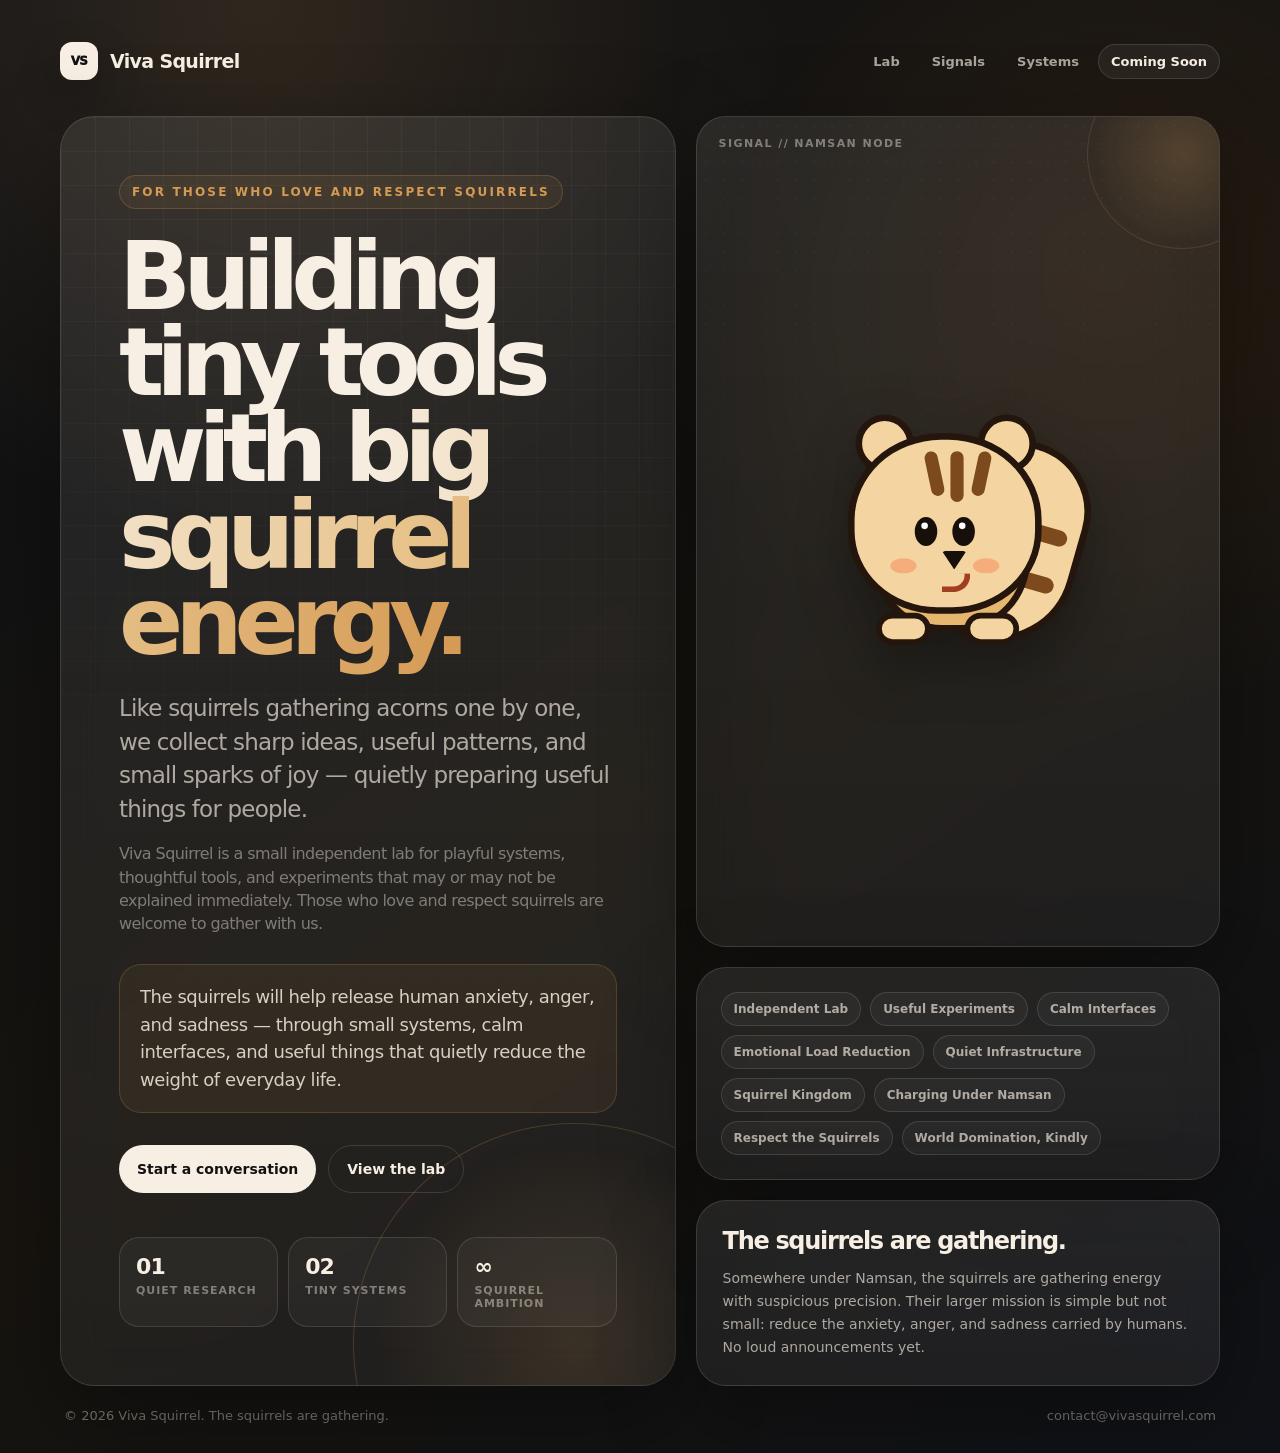
==== index.html @ da222265 "Rename page.html to index.html" ====
<!doctype html>
<html lang="en">
<head>
  <meta charset="utf-8" />
  <meta name="viewport" content="width=device-width, initial-scale=1" />
  <meta name="description" content="Viva Squirrel — Quietly gathering ideas, patterns, and tiny tools for what comes next." />
  <title>Viva Squirrel</title>
  <style>
    :root {
      --bg: #0f1115;
      --panel: rgba(255, 255, 255, 0.055);
      --panel-strong: rgba(255, 255, 255, 0.085);
      --ink: #f7efe3;
      --muted: rgba(247, 239, 227, 0.66);
      --muted-2: rgba(247, 239, 227, 0.44);
      --line: rgba(247, 239, 227, 0.13);
      --accent: #d59a54;
      --accent-soft: rgba(213, 154, 84, 0.18);
      --brown: #7c4a1d;
      --squirrel: #f4d4a1;
      --shadow: 0 28px 90px rgba(0, 0, 0, 0.34);
    }

    * { box-sizing: border-box; }

    html, body {
      margin: 0;
      min-height: 100%;
      font-family: Inter, ui-sans-serif, system-ui, -apple-system, BlinkMacSystemFont, "Segoe UI", sans-serif;
      color: var(--ink);
      background:
        radial-gradient(circle at 20% 0%, rgba(213, 154, 84, 0.16), transparent 30%),
        radial-gradient(circle at 86% 18%, rgba(124, 74, 29, 0.16), transparent 28%),
        linear-gradient(145deg, #0f1115 0%, #17140f 54%, #101217 100%);
    }

    body { padding: 28px; }

    .shell {
      width: min(1160px, 100%);
      min-height: calc(100vh - 56px);
      margin: 0 auto;
      display: flex;
      flex-direction: column;
      gap: 22px;
    }

    header {
      display: flex;
      align-items: center;
      justify-content: space-between;
      gap: 18px;
      padding: 14px 0;
    }

    .brand {
      display: inline-flex;
      align-items: center;
      gap: 12px;
      font-weight: 800;
      letter-spacing: -0.035em;
      font-size: 19px;
    }

    .mark {
      width: 38px;
      height: 38px;
      border-radius: 12px;
      display: grid;
      place-items: center;
      background: var(--ink);
      color: #121212;
      font-size: 12px;
      font-weight: 950;
      box-shadow: 0 16px 42px rgba(0, 0, 0, 0.28);
    }

    nav {
      display: flex;
      align-items: center;
      gap: 6px;
      color: var(--muted);
      font-size: 13px;
      font-weight: 700;
    }

    nav span {
      padding: 9px 12px;
      border: 1px solid transparent;
      border-radius: 999px;
    }

    .nav-cta {
      color: var(--ink);
      border-color: var(--line);
      background: var(--panel);
    }

    main {
      display: grid;
      grid-template-columns: 1.08fr 0.92fr;
      gap: 20px;
      align-items: stretch;
      flex: 1;
    }

    .hero,
    .card {
      border: 1px solid var(--line);
      background: linear-gradient(180deg, var(--panel-strong), var(--panel));
      box-shadow: var(--shadow);
      backdrop-filter: blur(20px);
    }

    .hero {
      min-height: 650px;
      border-radius: 34px;
      padding: clamp(32px, 5vw, 58px);
      position: relative;
      overflow: hidden;
      display: flex;
      flex-direction: column;
      justify-content: space-between;
    }

    .hero::before {
      content: "";
      position: absolute;
      inset: 0;
      background-image:
        linear-gradient(rgba(247, 239, 227, 0.04) 1px, transparent 1px),
        linear-gradient(90deg, rgba(247, 239, 227, 0.04) 1px, transparent 1px);
      background-size: 34px 34px;
      mask-image: linear-gradient(to bottom, black, transparent 72%);
      pointer-events: none;
    }

    .hero::after {
      content: "";
      position: absolute;
      right: -120px;
      bottom: -180px;
      width: 440px;
      height: 440px;
      border-radius: 50%;
      border: 1px solid rgba(213, 154, 84, 0.22);
      background: radial-gradient(circle, rgba(213, 154, 84, 0.14), transparent 66%);
      pointer-events: none;
    }

    .content { position: relative; z-index: 1; }

    .eyebrow {
      display: inline-flex;
      align-items: center;
      width: fit-content;
      margin-bottom: 24px;
      color: var(--accent);
      font-size: 12px;
      font-weight: 850;
      text-transform: uppercase;
      letter-spacing: 0.18em;
      padding: 9px 12px;
      border: 1px solid rgba(213, 154, 84, 0.24);
      border-radius: 999px;
      background: rgba(213, 154, 84, 0.08);
    }

    h1 {
      margin: 0;
      max-width: 760px;
      font-size: clamp(54px, 7.4vw, 104px);
      line-height: 0.91;
      letter-spacing: -0.085em;
    }

    .gradient {
      background: linear-gradient(90deg, var(--ink), #e8c48d, var(--accent));
      -webkit-background-clip: text;
      background-clip: text;
      color: transparent;
    }

    .subtitle {
      margin: 28px 0 0;
      max-width: 650px;
      color: var(--muted);
      font-size: clamp(18px, 2vw, 23px);
      line-height: 1.46;
      letter-spacing: -0.035em;
    }

    .subtitle.small {
      margin-top: 16px;
      font-size: clamp(14px, 1.35vw, 16px);
      color: var(--muted-2);
    }

    .mission-line {
      margin-top: 28px;
      max-width: 650px;
      padding: 18px 20px;
      border: 1px solid rgba(213, 154, 84, 0.22);
      border-radius: 22px;
      background: rgba(213, 154, 84, 0.075);
      color: rgba(247, 239, 227, 0.84);
      font-size: clamp(15px, 1.5vw, 18px);
      line-height: 1.55;
      letter-spacing: -0.025em;
    }

    .actions {
      display: flex;
      flex-wrap: wrap;
      gap: 12px;
      margin-top: 32px;
    }

    a.button {
      display: inline-flex;
      align-items: center;
      justify-content: center;
      min-height: 48px;
      padding: 0 18px;
      border-radius: 999px;
      text-decoration: none;
      font-size: 14px;
      font-weight: 850;
      transition: transform 180ms ease, border-color 180ms ease, background 180ms ease;
    }

    a.button:hover { transform: translateY(-2px); }

    .primary {
      background: var(--ink);
      color: #121212;
    }

    .secondary {
      color: var(--ink);
      background: transparent;
      border: 1px solid var(--line);
    }

    .metrics {
      display: grid;
      grid-template-columns: repeat(3, 1fr);
      gap: 10px;
      margin-top: 44px;
      position: relative;
      z-index: 1;
    }

    .metric {
      border: 1px solid var(--line);
      border-radius: 20px;
      background: rgba(255, 255, 255, 0.035);
      padding: 16px;
    }

    .metric strong {
      display: block;
      font-size: 22px;
      letter-spacing: -0.04em;
      color: var(--ink);
    }

    .metric span {
      display: block;
      margin-top: 5px;
      color: var(--muted-2);
      font-size: 11px;
      font-weight: 800;
      text-transform: uppercase;
      letter-spacing: 0.09em;
    }

    .side {
      display: grid;
      grid-template-rows: 1.25fr auto auto;
      gap: 20px;
    }

    .card {
      border-radius: 30px;
      overflow: hidden;
      position: relative;
    }

    .mascot-card {
      min-height: 420px;
      display: grid;
      place-items: center;
      padding: 30px;
    }

    .mascot-card::before {
      content: "SIGNAL // NAMSAN NODE";
      position: absolute;
      top: 20px;
      left: 22px;
      color: var(--muted-2);
      font-size: 11px;
      font-weight: 850;
      letter-spacing: 0.13em;
    }

    .orb {
      position: absolute;
      right: -58px;
      top: -58px;
      width: 190px;
      height: 190px;
      border-radius: 50%;
      background: radial-gradient(circle, rgba(213, 154, 84, 0.20), transparent 68%);
      border: 1px solid rgba(213, 154, 84, 0.18);
    }

    .grid-dots {
      position: absolute;
      inset: 0;
      background-image: radial-gradient(rgba(247, 239, 227, 0.12) 1px, transparent 1px);
      background-size: 18px 18px;
      opacity: 0.34;
      mask-image: linear-gradient(to bottom, black, transparent 72%);
      pointer-events: none;
    }

    .chip-row {
      display: flex;
      flex-wrap: wrap;
      gap: 9px;
      padding: 24px;
    }

    .chip {
      border: 1px solid var(--line);
      background: rgba(255, 255, 255, 0.035);
      border-radius: 999px;
      padding: 9px 12px;
      font-size: 12px;
      color: var(--muted);
      font-weight: 800;
    }

    .mission { padding: 26px; }

    .mission h2 {
      margin: 0;
      font-size: 24px;
      letter-spacing: -0.055em;
    }

    .mission p {
      margin: 12px 0 0;
      color: var(--muted);
      line-height: 1.65;
      font-size: 14px;
    }

    .squirrel {
      position: relative;
      width: min(285px, 68vw);
      aspect-ratio: 1;
      filter: drop-shadow(0 28px 28px rgba(0, 0, 0, 0.32));
      transform: scale(0.94);
    }

    .tail {
      position: absolute;
      right: 10px;
      top: 44px;
      width: 155px;
      height: 220px;
      border-radius: 80px 86px 100px 76px;
      background: var(--squirrel);
      border: 7px solid #24160d;
      transform: rotate(16deg);
    }

    .tail::before, .tail::after {
      content: "";
      position: absolute;
      left: 12px;
      right: 12px;
      height: 17px;
      border-radius: 999px;
      background: var(--brown);
    }

    .tail::before { top: 76px; }
    .tail::after { top: 128px; }

    .body {
      position: absolute;
      left: 52px;
      bottom: 36px;
      width: 168px;
      height: 178px;
      border-radius: 48% 48% 44% 44%;
      background: #e6b76e;
      border: 7px solid #24160d;
    }

    .head {
      position: absolute;
      left: 26px;
      top: 38px;
      width: 206px;
      height: 192px;
      border-radius: 48% 48% 46% 46%;
      background: var(--squirrel);
      border: 7px solid #24160d;
    }

    .ear {
      position: absolute;
      width: 62px;
      height: 62px;
      border-radius: 50%;
      background: var(--squirrel);
      border: 7px solid #24160d;
      top: 18px;
    }

    .ear.left { left: 34px; }
    .ear.right { left: 164px; }

    .stripe {
      position: absolute;
      top: 12px;
      width: 14px;
      height: 48px;
      border-radius: 999px;
      background: var(--brown);
    }

    .stripe.one { left: 78px; transform: rotate(-12deg); }
    .stripe.two { left: 102px; height: 54px; }
    .stripe.three { left: 128px; transform: rotate(12deg); }

    .eye {
      position: absolute;
      top: 82px;
      width: 24px;
      height: 31px;
      border-radius: 50%;
      background: #17100a;
    }

    .eye.left { left: 64px; }
    .eye.right { right: 64px; }

    .eye::after {
      content: "";
      position: absolute;
      top: 6px;
      left: 7px;
      width: 7px;
      height: 7px;
      border-radius: 50%;
      background: white;
    }

    .nose {
      position: absolute;
      top: 118px;
      left: 91px;
      width: 30px;
      height: 20px;
      background: #17100a;
      clip-path: polygon(6% 0, 94% 0, 50% 100%);
      border-radius: 7px;
    }

    .mouth {
      position: absolute;
      top: 142px;
      left: 93px;
      width: 30px;
      height: 20px;
      border-bottom: 6px solid #a23e21;
      border-right: 6px solid #a23e21;
      border-radius: 0 0 18px 0;
    }

    .cheek {
      position: absolute;
      top: 126px;
      width: 28px;
      height: 16px;
      border-radius: 50%;
      background: rgba(245, 158, 109, 0.72);
    }

    .cheek.left { left: 38px; }
    .cheek.right { right: 38px; }

    .foot {
      position: absolute;
      bottom: 22px;
      width: 58px;
      height: 34px;
      border-radius: 999px;
      background: var(--squirrel);
      border: 6px solid #24160d;
    }

    .foot.left { left: 56px; }
    .foot.right { left: 150px; }

    footer {
      display: flex;
      flex-wrap: wrap;
      align-items: center;
      justify-content: space-between;
      gap: 16px;
      color: var(--muted-2);
      font-size: 13px;
      padding: 0 4px 2px;
    }

    footer a {
      color: var(--ink);
      text-decoration: none;
      font-weight: 800;
    }

    @media (max-width: 920px) {
      body { padding: 18px; }
      .shell { min-height: calc(100vh - 36px); }
      nav span:not(.nav-cta) { display: none; }
      main { grid-template-columns: 1fr; }
      .hero { min-height: auto; border-radius: 28px; }
      .metrics { grid-template-columns: 1fr; }
      .mascot-card { min-height: 350px; }
      footer { flex-direction: column; align-items: flex-start; }
    }
  </style>
</head>
<body>
  <div class="shell">
    <header>
      <div class="brand" aria-label="Viva Squirrel">
        <span class="mark">VS</span>
        <span>Viva Squirrel</span>
      </div>
      <nav aria-label="Viva Squirrel navigation">
        <span>Lab</span>
        <span>Signals</span>
        <span>Systems</span>
        <span class="nav-cta">Coming Soon</span>
      </nav>
    </header>

    <main>
      <section class="hero">
        <div class="content">
          <div class="eyebrow">For those who love and respect squirrels</div>
          <h1>Building tiny tools with <span class="gradient">big squirrel energy.</span></h1>
          <p class="subtitle">Like squirrels gathering acorns one by one, we collect sharp ideas, useful patterns, and small sparks of joy — quietly preparing useful things for people.</p>
          <p class="subtitle small">Viva Squirrel is a small independent lab for playful systems, thoughtful tools, and experiments that may or may not be explained immediately. Those who love and respect squirrels are welcome to gather with us.</p>
          <div class="mission-line">The squirrels will help release human anxiety, anger, and sadness — through small systems, calm interfaces, and useful things that quietly reduce the weight of everyday life.</div>
          <div class="actions">
            <a class="button primary" href="mailto:contact@vivasquirrel.com">Start a conversation</a>
            <a class="button secondary" href="https://github.com/vivasquirrel" target="_blank" rel="noreferrer">View the lab</a>
          </div>
        </div>

        <div class="metrics" aria-label="Viva Squirrel focus areas">
          <div class="metric">
            <strong>01</strong>
            <span>Quiet research</span>
          </div>
          <div class="metric">
            <strong>02</strong>
            <span>Tiny systems</span>
          </div>
          <div class="metric">
            <strong>∞</strong>
            <span>Squirrel ambition</span>
          </div>
        </div>
      </section>

      <section class="side">
        <div class="card mascot-card" aria-label="Squirrel illustration">
          <div class="grid-dots"></div>
          <div class="orb"></div>
          <div class="squirrel" role="img" aria-label="A cute squirrel mascot">
            <div class="tail"></div>
            <div class="ear left"></div>
            <div class="ear right"></div>
            <div class="body"></div>
            <div class="head">
              <div class="stripe one"></div>
              <div class="stripe two"></div>
              <div class="stripe three"></div>
              <div class="eye left"></div>
              <div class="eye right"></div>
              <div class="cheek left"></div>
              <div class="cheek right"></div>
              <div class="nose"></div>
              <div class="mouth"></div>
            </div>
            <div class="foot left"></div>
            <div class="foot right"></div>
          </div>
        </div>

        <div class="card">
          <div class="chip-row" aria-label="Viva Squirrel keywords">
            <span class="chip">Independent Lab</span>
            <span class="chip">Useful Experiments</span>
            <span class="chip">Calm Interfaces</span>
            <span class="chip">Emotional Load Reduction</span>
            <span class="chip">Quiet Infrastructure</span>
            <span class="chip">Squirrel Kingdom</span>
            <span class="chip">Charging Under Namsan</span>
            <span class="chip">Respect the Squirrels</span>
            <span class="chip">World Domination, Kindly</span>
          </div>
        </div>

        <div class="card mission">
          <h2>The squirrels are gathering.</h2>
          <p>Somewhere under Namsan, the squirrels are gathering energy with suspicious precision. Their larger mission is simple but not small: reduce the anxiety, anger, and sadness carried by humans. No loud announcements yet.</p>
        </div>
      </section>
    </main>

    <footer>
      <span>© 2026 Viva Squirrel. The squirrels are gathering.</span>
      <span>contact@vivasquirrel.com</span>
    </footer>
  </div>
</body>
</html>
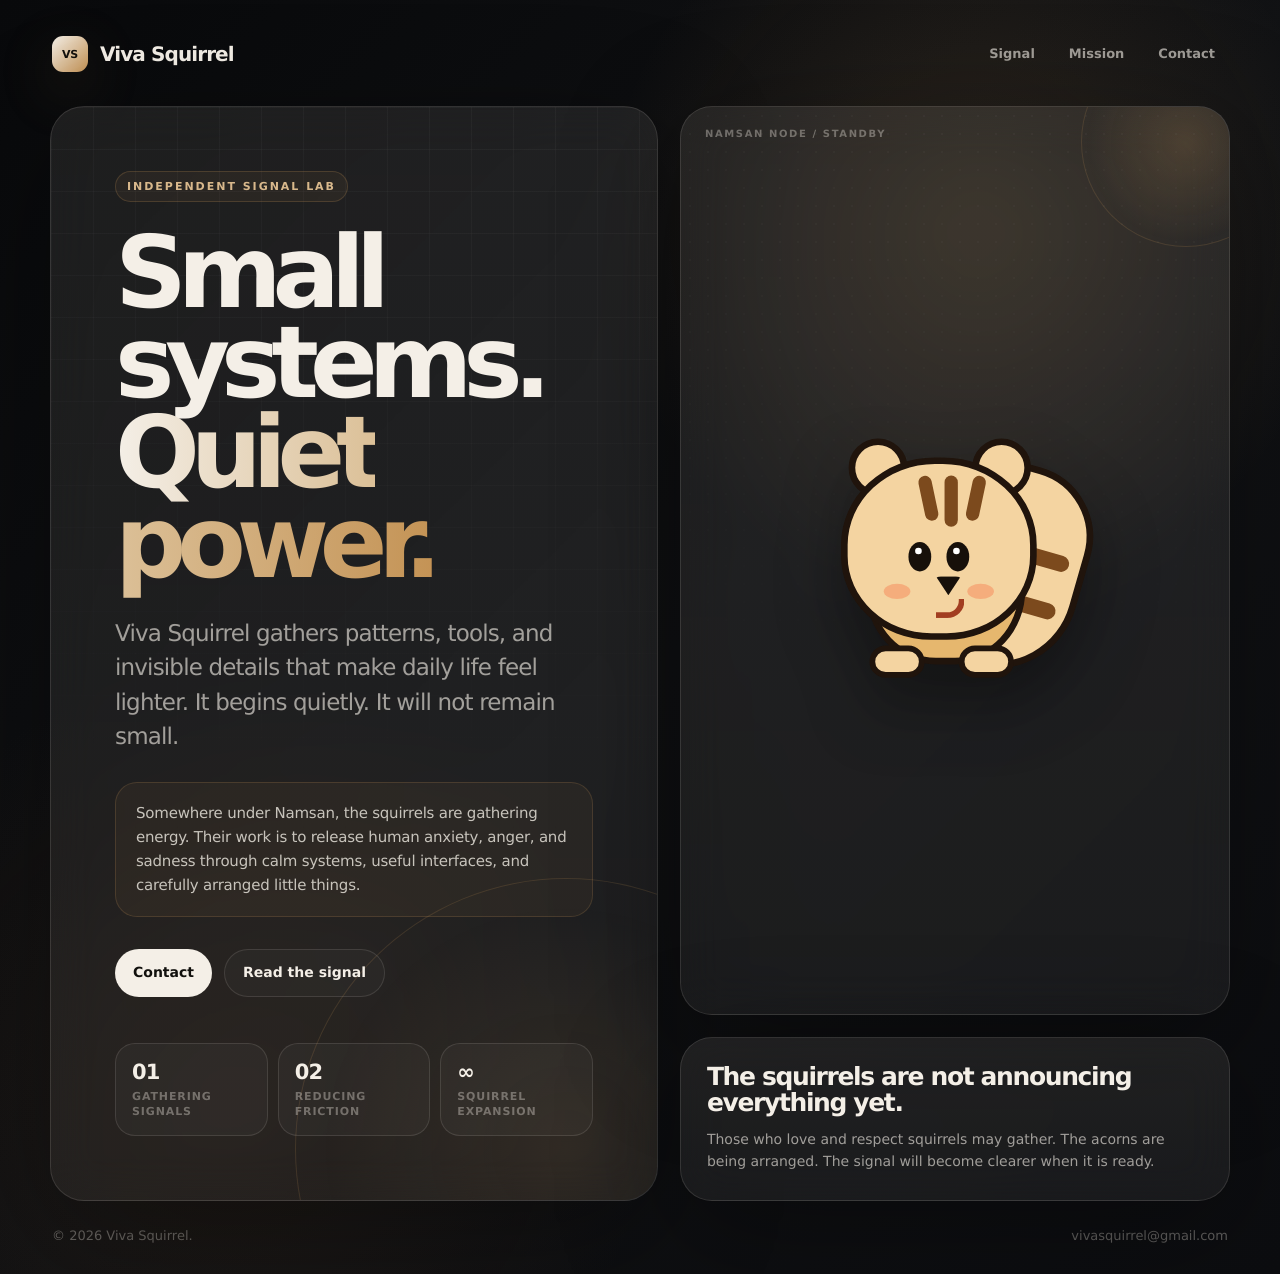
==== commit ce2f2b42: "Update index.html" ====
--- a/index.html
+++ b/index.html
@@ -3,22 +3,22 @@
 <head>
   <meta charset="utf-8" />
   <meta name="viewport" content="width=device-width, initial-scale=1" />
-  <meta name="description" content="Viva Squirrel — Quietly gathering ideas, patterns, and tiny tools for what comes next." />
+  <meta name="description" content="Viva Squirrel — A quiet lab gathering signals, systems, and small tools for what comes next." />
   <title>Viva Squirrel</title>
   <style>
     :root {
-      --bg: #0f1115;
-      --panel: rgba(255, 255, 255, 0.055);
-      --panel-strong: rgba(255, 255, 255, 0.085);
-      --ink: #f7efe3;
-      --muted: rgba(247, 239, 227, 0.66);
-      --muted-2: rgba(247, 239, 227, 0.44);
-      --line: rgba(247, 239, 227, 0.13);
-      --accent: #d59a54;
-      --accent-soft: rgba(213, 154, 84, 0.18);
+      --bg: #0b0c0f;
+      --bg-2: #111214;
+      --ink: #f4efe7;
+      --muted: rgba(244, 239, 231, 0.62);
+      --faint: rgba(244, 239, 231, 0.36);
+      --line: rgba(244, 239, 231, 0.12);
+      --panel: rgba(244, 239, 231, 0.055);
+      --panel-2: rgba(244, 239, 231, 0.085);
+      --gold: #c49355;
+      --gold-soft: rgba(196, 147, 85, 0.16);
+      --squirrel: #f4d4a1;
       --brown: #7c4a1d;
-      --squirrel: #f4d4a1;
-      --shadow: 0 28px 90px rgba(0, 0, 0, 0.34);
     }
 
     * { box-sizing: border-box; }
@@ -26,96 +26,102 @@
     html, body {
       margin: 0;
       min-height: 100%;
+      background:
+        radial-gradient(circle at 76% 18%, rgba(196, 147, 85, 0.16), transparent 26%),
+        radial-gradient(circle at 18% 86%, rgba(124, 74, 29, 0.12), transparent 28%),
+        linear-gradient(135deg, #08090b 0%, #111214 52%, #0c0d10 100%);
+      color: var(--ink);
       font-family: Inter, ui-sans-serif, system-ui, -apple-system, BlinkMacSystemFont, "Segoe UI", sans-serif;
-      color: var(--ink);
-      background:
-        radial-gradient(circle at 20% 0%, rgba(213, 154, 84, 0.16), transparent 30%),
-        radial-gradient(circle at 86% 18%, rgba(124, 74, 29, 0.16), transparent 28%),
-        linear-gradient(145deg, #0f1115 0%, #17140f 54%, #101217 100%);
-    }
-
-    body { padding: 28px; }
+      -webkit-font-smoothing: antialiased;
+      text-rendering: geometricPrecision;
+    }
+
+    body {
+      padding: 30px;
+    }
 
     .shell {
-      width: min(1160px, 100%);
-      min-height: calc(100vh - 56px);
+      width: min(1180px, 100%);
+      min-height: calc(100vh - 60px);
       margin: 0 auto;
-      display: flex;
-      flex-direction: column;
-      gap: 22px;
+      display: grid;
+      grid-template-rows: auto 1fr auto;
+      gap: 28px;
     }
 
     header {
       display: flex;
       align-items: center;
       justify-content: space-between;
-      gap: 18px;
-      padding: 14px 0;
+      gap: 24px;
+      padding: 6px 2px;
     }
 
     .brand {
       display: inline-flex;
       align-items: center;
       gap: 12px;
-      font-weight: 800;
-      letter-spacing: -0.035em;
-      font-size: 19px;
+      font-weight: 780;
+      letter-spacing: -0.045em;
+      font-size: 20px;
     }
 
     .mark {
-      width: 38px;
-      height: 38px;
-      border-radius: 12px;
+      width: 36px;
+      height: 36px;
+      border-radius: 11px;
       display: grid;
       place-items: center;
-      background: var(--ink);
-      color: #121212;
-      font-size: 12px;
-      font-weight: 950;
-      box-shadow: 0 16px 42px rgba(0, 0, 0, 0.28);
+      color: #12100d;
+      background: linear-gradient(135deg, #f4efe7, #c49355);
+      font-size: 11px;
+      font-weight: 900;
+      letter-spacing: -0.03em;
+      box-shadow: 0 18px 60px rgba(196, 147, 85, 0.18);
     }
 
     nav {
       display: flex;
       align-items: center;
-      gap: 6px;
+      gap: 8px;
+      font-size: 13px;
+      font-weight: 680;
       color: var(--muted);
-      font-size: 13px;
-      font-weight: 700;
-    }
-
-    nav span {
+    }
+
+    nav a {
+      color: inherit;
+      text-decoration: none;
       padding: 9px 12px;
+      border-radius: 999px;
       border: 1px solid transparent;
-      border-radius: 999px;
-    }
-
-    .nav-cta {
+      transition: color 180ms ease, border-color 180ms ease, background 180ms ease;
+    }
+
+    nav a:hover {
       color: var(--ink);
       border-color: var(--line);
-      background: var(--panel);
+      background: rgba(244, 239, 231, 0.045);
     }
 
     main {
       display: grid;
-      grid-template-columns: 1.08fr 0.92fr;
-      gap: 20px;
+      grid-template-columns: minmax(0, 1.05fr) minmax(320px, 0.95fr);
+      gap: 22px;
       align-items: stretch;
-      flex: 1;
-    }
-
-    .hero,
-    .card {
+    }
+
+    .hero, .panel {
       border: 1px solid var(--line);
-      background: linear-gradient(180deg, var(--panel-strong), var(--panel));
-      box-shadow: var(--shadow);
-      backdrop-filter: blur(20px);
+      background: linear-gradient(180deg, var(--panel-2), var(--panel));
+      box-shadow: 0 30px 120px rgba(0, 0, 0, 0.34);
+      backdrop-filter: blur(22px);
     }
 
     .hero {
       min-height: 650px;
       border-radius: 34px;
-      padding: clamp(32px, 5vw, 58px);
+      padding: clamp(32px, 5vw, 64px);
       position: relative;
       overflow: hidden;
       display: flex;
@@ -128,85 +134,83 @@
       position: absolute;
       inset: 0;
       background-image:
-        linear-gradient(rgba(247, 239, 227, 0.04) 1px, transparent 1px),
-        linear-gradient(90deg, rgba(247, 239, 227, 0.04) 1px, transparent 1px);
-      background-size: 34px 34px;
-      mask-image: linear-gradient(to bottom, black, transparent 72%);
+        linear-gradient(rgba(244, 239, 231, 0.035) 1px, transparent 1px),
+        linear-gradient(90deg, rgba(244, 239, 231, 0.035) 1px, transparent 1px);
+      background-size: 42px 42px;
+      mask-image: linear-gradient(to bottom, black, transparent 70%);
       pointer-events: none;
     }
 
     .hero::after {
       content: "";
       position: absolute;
-      right: -120px;
-      bottom: -180px;
-      width: 440px;
-      height: 440px;
+      right: -180px;
+      bottom: -220px;
+      width: 540px;
+      height: 540px;
       border-radius: 50%;
-      border: 1px solid rgba(213, 154, 84, 0.22);
-      background: radial-gradient(circle, rgba(213, 154, 84, 0.14), transparent 66%);
+      border: 1px solid rgba(196, 147, 85, 0.18);
+      background: radial-gradient(circle, rgba(196, 147, 85, 0.11), transparent 64%);
       pointer-events: none;
     }
 
-    .content { position: relative; z-index: 1; }
+    .content {
+      position: relative;
+      z-index: 1;
+    }
 
     .eyebrow {
       display: inline-flex;
-      align-items: center;
       width: fit-content;
-      margin-bottom: 24px;
-      color: var(--accent);
-      font-size: 12px;
-      font-weight: 850;
+      margin-bottom: 26px;
+      padding: 8px 11px;
+      border: 1px solid rgba(196, 147, 85, 0.22);
+      border-radius: 999px;
+      background: rgba(196, 147, 85, 0.07);
+      color: rgba(232, 198, 150, 0.92);
+      font-size: 11px;
+      font-weight: 760;
+      letter-spacing: 0.18em;
       text-transform: uppercase;
-      letter-spacing: 0.18em;
-      padding: 9px 12px;
-      border: 1px solid rgba(213, 154, 84, 0.24);
-      border-radius: 999px;
-      background: rgba(213, 154, 84, 0.08);
     }
 
     h1 {
       margin: 0;
-      max-width: 760px;
-      font-size: clamp(54px, 7.4vw, 104px);
-      line-height: 0.91;
-      letter-spacing: -0.085em;
-    }
-
-    .gradient {
-      background: linear-gradient(90deg, var(--ink), #e8c48d, var(--accent));
+      max-width: 820px;
+      font-size: clamp(58px, 7.8vw, 112px);
+      line-height: 0.9;
+      letter-spacing: -0.092em;
+      font-weight: 820;
+    }
+
+    .tone {
+      background: linear-gradient(90deg, #f4efe7 0%, #dcc199 44%, #c49355 100%);
       -webkit-background-clip: text;
       background-clip: text;
       color: transparent;
     }
 
     .subtitle {
-      margin: 28px 0 0;
-      max-width: 650px;
+      margin: 30px 0 0;
+      max-width: 680px;
       color: var(--muted);
       font-size: clamp(18px, 2vw, 23px);
-      line-height: 1.46;
-      letter-spacing: -0.035em;
-    }
-
-    .subtitle.small {
-      margin-top: 16px;
-      font-size: clamp(14px, 1.35vw, 16px);
-      color: var(--muted-2);
-    }
-
-    .mission-line {
+      line-height: 1.48;
+      letter-spacing: -0.036em;
+      font-weight: 430;
+    }
+
+    .note {
       margin-top: 28px;
-      max-width: 650px;
+      max-width: 680px;
       padding: 18px 20px;
-      border: 1px solid rgba(213, 154, 84, 0.22);
+      border: 1px solid rgba(196, 147, 85, 0.2);
       border-radius: 22px;
-      background: rgba(213, 154, 84, 0.075);
-      color: rgba(247, 239, 227, 0.84);
-      font-size: clamp(15px, 1.5vw, 18px);
-      line-height: 1.55;
-      letter-spacing: -0.025em;
+      background: rgba(196, 147, 85, 0.06);
+      color: rgba(244, 239, 231, 0.78);
+      font-size: 15px;
+      line-height: 1.62;
+      letter-spacing: -0.015em;
     }
 
     .actions {
@@ -216,7 +220,7 @@
       margin-top: 32px;
     }
 
-    a.button {
+    .button {
       display: inline-flex;
       align-items: center;
       justify-content: center;
@@ -225,145 +229,116 @@
       border-radius: 999px;
       text-decoration: none;
       font-size: 14px;
-      font-weight: 850;
+      font-weight: 760;
       transition: transform 180ms ease, border-color 180ms ease, background 180ms ease;
     }
 
-    a.button:hover { transform: translateY(-2px); }
+    .button:hover { transform: translateY(-2px); }
 
     .primary {
       background: var(--ink);
-      color: #121212;
+      color: #11100d;
     }
 
     .secondary {
       color: var(--ink);
-      background: transparent;
       border: 1px solid var(--line);
-    }
-
-    .metrics {
+      background: rgba(244, 239, 231, 0.025);
+    }
+
+    .specs {
+      position: relative;
+      z-index: 1;
       display: grid;
       grid-template-columns: repeat(3, 1fr);
       gap: 10px;
-      margin-top: 44px;
+      margin-top: 46px;
+    }
+
+    .spec {
+      border: 1px solid var(--line);
+      border-radius: 20px;
+      padding: 16px;
+      background: rgba(244, 239, 231, 0.032);
+    }
+
+    .spec b {
+      display: block;
+      font-size: 21px;
+      font-weight: 760;
+      letter-spacing: -0.04em;
+    }
+
+    .spec span {
+      display: block;
+      margin-top: 6px;
+      color: var(--faint);
+      font-size: 11px;
+      line-height: 1.35;
+      font-weight: 720;
+      letter-spacing: 0.08em;
+      text-transform: uppercase;
+    }
+
+    .side {
+      display: grid;
+      grid-template-rows: 1fr auto;
+      gap: 22px;
+    }
+
+    .panel {
+      border-radius: 32px;
+      position: relative;
+      overflow: hidden;
+    }
+
+    .mascot-panel {
+      min-height: 480px;
+      display: grid;
+      place-items: center;
+      padding: 34px;
+    }
+
+    .mascot-panel::before {
+      content: "NAMSAN NODE / STANDBY";
+      position: absolute;
+      top: 22px;
+      left: 24px;
+      color: var(--faint);
+      font-size: 10px;
+      font-weight: 760;
+      letter-spacing: 0.16em;
+    }
+
+    .mascot-panel::after {
+      content: "";
+      position: absolute;
+      inset: 0;
+      background-image: radial-gradient(rgba(244, 239, 231, 0.12) 1px, transparent 1px);
+      background-size: 18px 18px;
+      opacity: 0.26;
+      mask-image: linear-gradient(to bottom, black, transparent 68%);
+      pointer-events: none;
+    }
+
+    .orb {
+      position: absolute;
+      right: -62px;
+      top: -70px;
+      width: 210px;
+      height: 210px;
+      border-radius: 50%;
+      background: radial-gradient(circle, rgba(196, 147, 85, 0.2), transparent 68%);
+      border: 1px solid rgba(196, 147, 85, 0.18);
+    }
+
+    .squirrel {
       position: relative;
       z-index: 1;
-    }
-
-    .metric {
-      border: 1px solid var(--line);
-      border-radius: 20px;
-      background: rgba(255, 255, 255, 0.035);
-      padding: 16px;
-    }
-
-    .metric strong {
-      display: block;
-      font-size: 22px;
-      letter-spacing: -0.04em;
-      color: var(--ink);
-    }
-
-    .metric span {
-      display: block;
-      margin-top: 5px;
-      color: var(--muted-2);
-      font-size: 11px;
-      font-weight: 800;
-      text-transform: uppercase;
-      letter-spacing: 0.09em;
-    }
-
-    .side {
-      display: grid;
-      grid-template-rows: 1.25fr auto auto;
-      gap: 20px;
-    }
-
-    .card {
-      border-radius: 30px;
-      overflow: hidden;
-      position: relative;
-    }
-
-    .mascot-card {
-      min-height: 420px;
-      display: grid;
-      place-items: center;
-      padding: 30px;
-    }
-
-    .mascot-card::before {
-      content: "SIGNAL // NAMSAN NODE";
-      position: absolute;
-      top: 20px;
-      left: 22px;
-      color: var(--muted-2);
-      font-size: 11px;
-      font-weight: 850;
-      letter-spacing: 0.13em;
-    }
-
-    .orb {
-      position: absolute;
-      right: -58px;
-      top: -58px;
-      width: 190px;
-      height: 190px;
-      border-radius: 50%;
-      background: radial-gradient(circle, rgba(213, 154, 84, 0.20), transparent 68%);
-      border: 1px solid rgba(213, 154, 84, 0.18);
-    }
-
-    .grid-dots {
-      position: absolute;
-      inset: 0;
-      background-image: radial-gradient(rgba(247, 239, 227, 0.12) 1px, transparent 1px);
-      background-size: 18px 18px;
-      opacity: 0.34;
-      mask-image: linear-gradient(to bottom, black, transparent 72%);
-      pointer-events: none;
-    }
-
-    .chip-row {
-      display: flex;
-      flex-wrap: wrap;
-      gap: 9px;
-      padding: 24px;
-    }
-
-    .chip {
-      border: 1px solid var(--line);
-      background: rgba(255, 255, 255, 0.035);
-      border-radius: 999px;
-      padding: 9px 12px;
-      font-size: 12px;
-      color: var(--muted);
-      font-weight: 800;
-    }
-
-    .mission { padding: 26px; }
-
-    .mission h2 {
-      margin: 0;
-      font-size: 24px;
-      letter-spacing: -0.055em;
-    }
-
-    .mission p {
-      margin: 12px 0 0;
-      color: var(--muted);
-      line-height: 1.65;
-      font-size: 14px;
-    }
-
-    .squirrel {
-      position: relative;
-      width: min(285px, 68vw);
+      width: min(292px, 70vw);
       aspect-ratio: 1;
-      filter: drop-shadow(0 28px 28px rgba(0, 0, 0, 0.32));
-      transform: scale(0.94);
+      filter: drop-shadow(0 34px 34px rgba(0, 0, 0, 0.36));
+      transform: scale(0.95);
     }
 
     .tail {
@@ -374,7 +349,7 @@
       height: 220px;
       border-radius: 80px 86px 100px 76px;
       background: var(--squirrel);
-      border: 7px solid #24160d;
+      border: 7px solid #20140c;
       transform: rotate(16deg);
     }
 
@@ -399,7 +374,7 @@
       height: 178px;
       border-radius: 48% 48% 44% 44%;
       background: #e6b76e;
-      border: 7px solid #24160d;
+      border: 7px solid #20140c;
     }
 
     .head {
@@ -410,7 +385,7 @@
       height: 192px;
       border-radius: 48% 48% 46% 46%;
       background: var(--squirrel);
-      border: 7px solid #24160d;
+      border: 7px solid #20140c;
     }
 
     .ear {
@@ -419,7 +394,7 @@
       height: 62px;
       border-radius: 50%;
       background: var(--squirrel);
-      border: 7px solid #24160d;
+      border: 7px solid #20140c;
       top: 18px;
     }
 
@@ -503,11 +478,30 @@
       height: 34px;
       border-radius: 999px;
       background: var(--squirrel);
-      border: 6px solid #24160d;
+      border: 6px solid #20140c;
     }
 
     .foot.left { left: 56px; }
     .foot.right { left: 150px; }
+
+    .bottom-panel {
+      padding: 26px;
+    }
+
+    .bottom-panel h2 {
+      margin: 0;
+      font-size: 25px;
+      line-height: 1.04;
+      letter-spacing: -0.055em;
+      font-weight: 780;
+    }
+
+    .bottom-panel p {
+      margin: 13px 0 0;
+      color: var(--muted);
+      line-height: 1.64;
+      font-size: 14px;
+    }
 
     footer {
       display: flex;
@@ -515,25 +509,19 @@
       align-items: center;
       justify-content: space-between;
       gap: 16px;
-      color: var(--muted-2);
+      color: var(--faint);
       font-size: 13px;
-      padding: 0 4px 2px;
-    }
-
-    footer a {
-      color: var(--ink);
-      text-decoration: none;
-      font-weight: 800;
-    }
-
-    @media (max-width: 920px) {
+      padding: 0 2px;
+    }
+
+    @media (max-width: 940px) {
       body { padding: 18px; }
       .shell { min-height: calc(100vh - 36px); }
-      nav span:not(.nav-cta) { display: none; }
       main { grid-template-columns: 1fr; }
       .hero { min-height: auto; border-radius: 28px; }
-      .metrics { grid-template-columns: 1fr; }
-      .mascot-card { min-height: 350px; }
+      .specs { grid-template-columns: 1fr; }
+      .mascot-panel { min-height: 380px; }
+      nav a:not(:last-child) { display: none; }
       footer { flex-direction: column; align-items: flex-start; }
     }
   </style>
@@ -545,49 +533,46 @@
         <span class="mark">VS</span>
         <span>Viva Squirrel</span>
       </div>
-      <nav aria-label="Viva Squirrel navigation">
-        <span>Lab</span>
-        <span>Signals</span>
-        <span>Systems</span>
-        <span class="nav-cta">Coming Soon</span>
+      <nav aria-label="Primary navigation">
+        <a href="#signal">Signal</a>
+        <a href="#mission">Mission</a>
+        <a href="#contact">Contact</a>
       </nav>
     </header>
 
     <main>
-      <section class="hero">
+      <section class="hero" id="signal">
         <div class="content">
-          <div class="eyebrow">For those who love and respect squirrels</div>
-          <h1>Building tiny tools with <span class="gradient">big squirrel energy.</span></h1>
-          <p class="subtitle">Like squirrels gathering acorns one by one, we collect sharp ideas, useful patterns, and small sparks of joy — quietly preparing useful things for people.</p>
-          <p class="subtitle small">Viva Squirrel is a small independent lab for playful systems, thoughtful tools, and experiments that may or may not be explained immediately. Those who love and respect squirrels are welcome to gather with us.</p>
-          <div class="mission-line">The squirrels will help release human anxiety, anger, and sadness — through small systems, calm interfaces, and useful things that quietly reduce the weight of everyday life.</div>
-          <div class="actions">
-            <a class="button primary" href="mailto:contact@vivasquirrel.com">Start a conversation</a>
-            <a class="button secondary" href="https://github.com/vivasquirrel" target="_blank" rel="noreferrer">View the lab</a>
+          <div class="eyebrow">Independent signal lab</div>
+          <h1>Small systems. <span class="tone">Quiet power.</span></h1>
+          <p class="subtitle">Viva Squirrel gathers patterns, tools, and invisible details that make daily life feel lighter. It begins quietly. It will not remain small.</p>
+          <div class="note">Somewhere under Namsan, the squirrels are gathering energy. Their work is to release human anxiety, anger, and sadness through calm systems, useful interfaces, and carefully arranged little things.</div>
+          <div class="actions" id="contact">
+            <a class="button primary" id="emailLink" href="#" rel="nofollow" data-user="vivasquirrel" data-domain="gmail.com">Contact</a>
+            <a class="button secondary" href="#mission">Read the signal</a>
           </div>
         </div>
 
-        <div class="metrics" aria-label="Viva Squirrel focus areas">
-          <div class="metric">
-            <strong>01</strong>
-            <span>Quiet research</span>
+        <div class="specs" aria-label="Viva Squirrel coordinates">
+          <div class="spec">
+            <b>01</b>
+            <span>Gathering signals</span>
           </div>
-          <div class="metric">
-            <strong>02</strong>
-            <span>Tiny systems</span>
+          <div class="spec">
+            <b>02</b>
+            <span>Reducing friction</span>
           </div>
-          <div class="metric">
-            <strong>∞</strong>
-            <span>Squirrel ambition</span>
+          <div class="spec">
+            <b>∞</b>
+            <span>Squirrel expansion</span>
           </div>
         </div>
       </section>
 
-      <section class="side">
-        <div class="card mascot-card" aria-label="Squirrel illustration">
-          <div class="grid-dots"></div>
+      <aside class="side" id="mission">
+        <section class="panel mascot-panel" aria-label="Squirrel node">
           <div class="orb"></div>
-          <div class="squirrel" role="img" aria-label="A cute squirrel mascot">
+          <div class="squirrel" role="img" aria-label="A quiet squirrel mascot">
             <div class="tail"></div>
             <div class="ear left"></div>
             <div class="ear right"></div>
@@ -606,33 +591,38 @@
             <div class="foot left"></div>
             <div class="foot right"></div>
           </div>
-        </div>
-
-        <div class="card">
-          <div class="chip-row" aria-label="Viva Squirrel keywords">
-            <span class="chip">Independent Lab</span>
-            <span class="chip">Useful Experiments</span>
-            <span class="chip">Calm Interfaces</span>
-            <span class="chip">Emotional Load Reduction</span>
-            <span class="chip">Quiet Infrastructure</span>
-            <span class="chip">Squirrel Kingdom</span>
-            <span class="chip">Charging Under Namsan</span>
-            <span class="chip">Respect the Squirrels</span>
-            <span class="chip">World Domination, Kindly</span>
-          </div>
-        </div>
-
-        <div class="card mission">
-          <h2>The squirrels are gathering.</h2>
-          <p>Somewhere under Namsan, the squirrels are gathering energy with suspicious precision. Their larger mission is simple but not small: reduce the anxiety, anger, and sadness carried by humans. No loud announcements yet.</p>
-        </div>
-      </section>
+        </section>
+
+        <section class="panel bottom-panel">
+          <h2>The squirrels are not announcing everything yet.</h2>
+          <p>Those who love and respect squirrels may gather. The acorns are being arranged. The signal will become clearer when it is ready.</p>
+        </section>
+      </aside>
     </main>
 
     <footer>
-      <span>© 2026 Viva Squirrel. The squirrels are gathering.</span>
-      <span>contact@vivasquirrel.com</span>
+      <span>© 2026 Viva Squirrel.</span>
+      <span id="emailText" data-user="vivasquirrel" data-domain="gmail.com">Contact channel loading</span>
     </footer>
   </div>
+
+  <script>
+    (function () {
+      var user = "vivas" + "quirrel";
+      var domain = "gmail" + ".com";
+      var address = user + "@" + domain;
+      var emailLink = document.getElementById("emailLink");
+      var emailText = document.getElementById("emailText");
+
+      if (emailLink) {
+        emailLink.setAttribute("href", "mailto:" + address);
+        emailLink.setAttribute("aria-label", "Email Viva Squirrel");
+      }
+
+      if (emailText) {
+        emailText.textContent = address;
+      }
+    })();
+  </script>
 </body>
 </html>
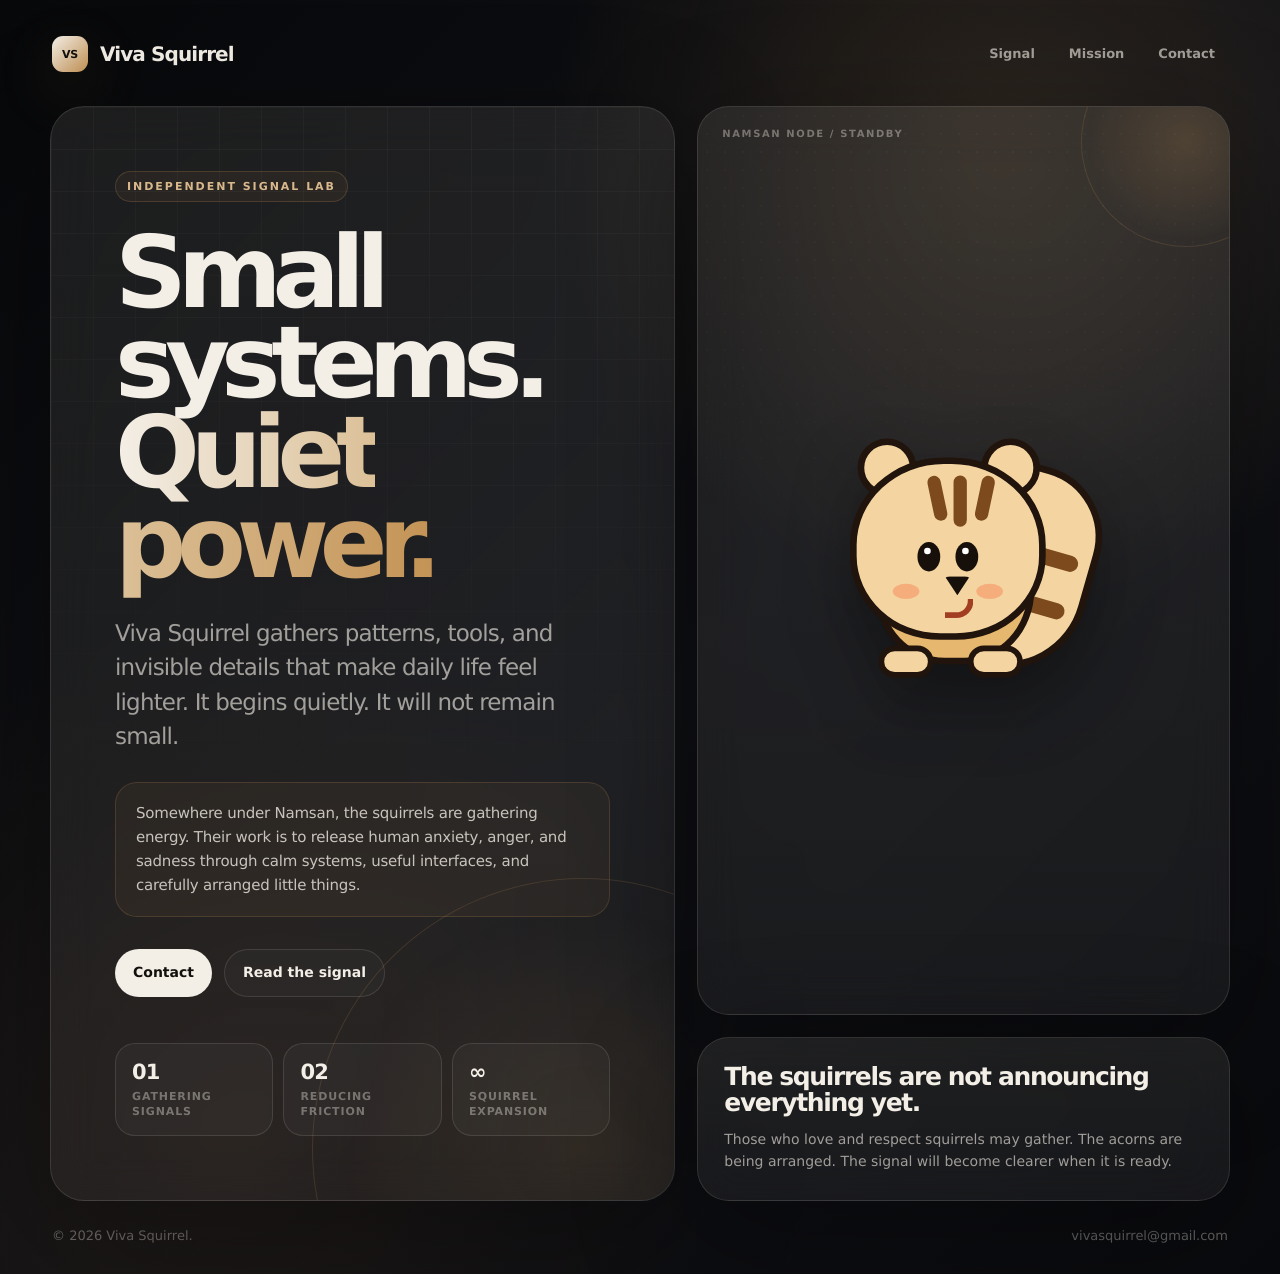
==== commit da038cfe: "Add files via upload" ====
--- a/index.html
+++ b/index.html
@@ -1,628 +1,48 @@
 <!doctype html>
 <html lang="en">
 <head>
-  <meta charset="utf-8" />
-  <meta name="viewport" content="width=device-width, initial-scale=1" />
-  <meta name="description" content="Viva Squirrel — A quiet lab gathering signals, systems, and small tools for what comes next." />
-  <title>Viva Squirrel</title>
-  <style>
-    :root {
-      --bg: #0b0c0f;
-      --bg-2: #111214;
-      --ink: #f4efe7;
-      --muted: rgba(244, 239, 231, 0.62);
-      --faint: rgba(244, 239, 231, 0.36);
-      --line: rgba(244, 239, 231, 0.12);
-      --panel: rgba(244, 239, 231, 0.055);
-      --panel-2: rgba(244, 239, 231, 0.085);
-      --gold: #c49355;
-      --gold-soft: rgba(196, 147, 85, 0.16);
-      --squirrel: #f4d4a1;
-      --brown: #7c4a1d;
-    }
-
-    * { box-sizing: border-box; }
-
-    html, body {
-      margin: 0;
-      min-height: 100%;
-      background:
-        radial-gradient(circle at 76% 18%, rgba(196, 147, 85, 0.16), transparent 26%),
-        radial-gradient(circle at 18% 86%, rgba(124, 74, 29, 0.12), transparent 28%),
-        linear-gradient(135deg, #08090b 0%, #111214 52%, #0c0d10 100%);
-      color: var(--ink);
-      font-family: Inter, ui-sans-serif, system-ui, -apple-system, BlinkMacSystemFont, "Segoe UI", sans-serif;
-      -webkit-font-smoothing: antialiased;
-      text-rendering: geometricPrecision;
-    }
-
-    body {
-      padding: 30px;
-    }
-
-    .shell {
-      width: min(1180px, 100%);
-      min-height: calc(100vh - 60px);
-      margin: 0 auto;
-      display: grid;
-      grid-template-rows: auto 1fr auto;
-      gap: 28px;
-    }
-
-    header {
-      display: flex;
-      align-items: center;
-      justify-content: space-between;
-      gap: 24px;
-      padding: 6px 2px;
-    }
-
-    .brand {
-      display: inline-flex;
-      align-items: center;
-      gap: 12px;
-      font-weight: 780;
-      letter-spacing: -0.045em;
-      font-size: 20px;
-    }
-
-    .mark {
-      width: 36px;
-      height: 36px;
-      border-radius: 11px;
-      display: grid;
-      place-items: center;
-      color: #12100d;
-      background: linear-gradient(135deg, #f4efe7, #c49355);
-      font-size: 11px;
-      font-weight: 900;
-      letter-spacing: -0.03em;
-      box-shadow: 0 18px 60px rgba(196, 147, 85, 0.18);
-    }
-
-    nav {
-      display: flex;
-      align-items: center;
-      gap: 8px;
-      font-size: 13px;
-      font-weight: 680;
-      color: var(--muted);
-    }
-
-    nav a {
-      color: inherit;
-      text-decoration: none;
-      padding: 9px 12px;
-      border-radius: 999px;
-      border: 1px solid transparent;
-      transition: color 180ms ease, border-color 180ms ease, background 180ms ease;
-    }
-
-    nav a:hover {
-      color: var(--ink);
-      border-color: var(--line);
-      background: rgba(244, 239, 231, 0.045);
-    }
-
-    main {
-      display: grid;
-      grid-template-columns: minmax(0, 1.05fr) minmax(320px, 0.95fr);
-      gap: 22px;
-      align-items: stretch;
-    }
-
-    .hero, .panel {
-      border: 1px solid var(--line);
-      background: linear-gradient(180deg, var(--panel-2), var(--panel));
-      box-shadow: 0 30px 120px rgba(0, 0, 0, 0.34);
-      backdrop-filter: blur(22px);
-    }
-
-    .hero {
-      min-height: 650px;
-      border-radius: 34px;
-      padding: clamp(32px, 5vw, 64px);
-      position: relative;
-      overflow: hidden;
-      display: flex;
-      flex-direction: column;
-      justify-content: space-between;
-    }
-
-    .hero::before {
-      content: "";
-      position: absolute;
-      inset: 0;
-      background-image:
-        linear-gradient(rgba(244, 239, 231, 0.035) 1px, transparent 1px),
-        linear-gradient(90deg, rgba(244, 239, 231, 0.035) 1px, transparent 1px);
-      background-size: 42px 42px;
-      mask-image: linear-gradient(to bottom, black, transparent 70%);
-      pointer-events: none;
-    }
-
-    .hero::after {
-      content: "";
-      position: absolute;
-      right: -180px;
-      bottom: -220px;
-      width: 540px;
-      height: 540px;
-      border-radius: 50%;
-      border: 1px solid rgba(196, 147, 85, 0.18);
-      background: radial-gradient(circle, rgba(196, 147, 85, 0.11), transparent 64%);
-      pointer-events: none;
-    }
-
-    .content {
-      position: relative;
-      z-index: 1;
-    }
-
-    .eyebrow {
-      display: inline-flex;
-      width: fit-content;
-      margin-bottom: 26px;
-      padding: 8px 11px;
-      border: 1px solid rgba(196, 147, 85, 0.22);
-      border-radius: 999px;
-      background: rgba(196, 147, 85, 0.07);
-      color: rgba(232, 198, 150, 0.92);
-      font-size: 11px;
-      font-weight: 760;
-      letter-spacing: 0.18em;
-      text-transform: uppercase;
-    }
-
-    h1 {
-      margin: 0;
-      max-width: 820px;
-      font-size: clamp(58px, 7.8vw, 112px);
-      line-height: 0.9;
-      letter-spacing: -0.092em;
-      font-weight: 820;
-    }
-
-    .tone {
-      background: linear-gradient(90deg, #f4efe7 0%, #dcc199 44%, #c49355 100%);
-      -webkit-background-clip: text;
-      background-clip: text;
-      color: transparent;
-    }
-
-    .subtitle {
-      margin: 30px 0 0;
-      max-width: 680px;
-      color: var(--muted);
-      font-size: clamp(18px, 2vw, 23px);
-      line-height: 1.48;
-      letter-spacing: -0.036em;
-      font-weight: 430;
-    }
-
-    .note {
-      margin-top: 28px;
-      max-width: 680px;
-      padding: 18px 20px;
-      border: 1px solid rgba(196, 147, 85, 0.2);
-      border-radius: 22px;
-      background: rgba(196, 147, 85, 0.06);
-      color: rgba(244, 239, 231, 0.78);
-      font-size: 15px;
-      line-height: 1.62;
-      letter-spacing: -0.015em;
-    }
-
-    .actions {
-      display: flex;
-      flex-wrap: wrap;
-      gap: 12px;
-      margin-top: 32px;
-    }
-
-    .button {
-      display: inline-flex;
-      align-items: center;
-      justify-content: center;
-      min-height: 48px;
-      padding: 0 18px;
-      border-radius: 999px;
-      text-decoration: none;
-      font-size: 14px;
-      font-weight: 760;
-      transition: transform 180ms ease, border-color 180ms ease, background 180ms ease;
-    }
-
-    .button:hover { transform: translateY(-2px); }
-
-    .primary {
-      background: var(--ink);
-      color: #11100d;
-    }
-
-    .secondary {
-      color: var(--ink);
-      border: 1px solid var(--line);
-      background: rgba(244, 239, 231, 0.025);
-    }
-
-    .specs {
-      position: relative;
-      z-index: 1;
-      display: grid;
-      grid-template-columns: repeat(3, 1fr);
-      gap: 10px;
-      margin-top: 46px;
-    }
-
-    .spec {
-      border: 1px solid var(--line);
-      border-radius: 20px;
-      padding: 16px;
-      background: rgba(244, 239, 231, 0.032);
-    }
-
-    .spec b {
-      display: block;
-      font-size: 21px;
-      font-weight: 760;
-      letter-spacing: -0.04em;
-    }
-
-    .spec span {
-      display: block;
-      margin-top: 6px;
-      color: var(--faint);
-      font-size: 11px;
-      line-height: 1.35;
-      font-weight: 720;
-      letter-spacing: 0.08em;
-      text-transform: uppercase;
-    }
-
-    .side {
-      display: grid;
-      grid-template-rows: 1fr auto;
-      gap: 22px;
-    }
-
-    .panel {
-      border-radius: 32px;
-      position: relative;
-      overflow: hidden;
-    }
-
-    .mascot-panel {
-      min-height: 480px;
-      display: grid;
-      place-items: center;
-      padding: 34px;
-    }
-
-    .mascot-panel::before {
-      content: "NAMSAN NODE / STANDBY";
-      position: absolute;
-      top: 22px;
-      left: 24px;
-      color: var(--faint);
-      font-size: 10px;
-      font-weight: 760;
-      letter-spacing: 0.16em;
-    }
-
-    .mascot-panel::after {
-      content: "";
-      position: absolute;
-      inset: 0;
-      background-image: radial-gradient(rgba(244, 239, 231, 0.12) 1px, transparent 1px);
-      background-size: 18px 18px;
-      opacity: 0.26;
-      mask-image: linear-gradient(to bottom, black, transparent 68%);
-      pointer-events: none;
-    }
-
-    .orb {
-      position: absolute;
-      right: -62px;
-      top: -70px;
-      width: 210px;
-      height: 210px;
-      border-radius: 50%;
-      background: radial-gradient(circle, rgba(196, 147, 85, 0.2), transparent 68%);
-      border: 1px solid rgba(196, 147, 85, 0.18);
-    }
-
-    .squirrel {
-      position: relative;
-      z-index: 1;
-      width: min(292px, 70vw);
-      aspect-ratio: 1;
-      filter: drop-shadow(0 34px 34px rgba(0, 0, 0, 0.36));
-      transform: scale(0.95);
-    }
-
-    .tail {
-      position: absolute;
-      right: 10px;
-      top: 44px;
-      width: 155px;
-      height: 220px;
-      border-radius: 80px 86px 100px 76px;
-      background: var(--squirrel);
-      border: 7px solid #20140c;
-      transform: rotate(16deg);
-    }
-
-    .tail::before, .tail::after {
-      content: "";
-      position: absolute;
-      left: 12px;
-      right: 12px;
-      height: 17px;
-      border-radius: 999px;
-      background: var(--brown);
-    }
-
-    .tail::before { top: 76px; }
-    .tail::after { top: 128px; }
-
-    .body {
-      position: absolute;
-      left: 52px;
-      bottom: 36px;
-      width: 168px;
-      height: 178px;
-      border-radius: 48% 48% 44% 44%;
-      background: #e6b76e;
-      border: 7px solid #20140c;
-    }
-
-    .head {
-      position: absolute;
-      left: 26px;
-      top: 38px;
-      width: 206px;
-      height: 192px;
-      border-radius: 48% 48% 46% 46%;
-      background: var(--squirrel);
-      border: 7px solid #20140c;
-    }
-
-    .ear {
-      position: absolute;
-      width: 62px;
-      height: 62px;
-      border-radius: 50%;
-      background: var(--squirrel);
-      border: 7px solid #20140c;
-      top: 18px;
-    }
-
-    .ear.left { left: 34px; }
-    .ear.right { left: 164px; }
-
-    .stripe {
-      position: absolute;
-      top: 12px;
-      width: 14px;
-      height: 48px;
-      border-radius: 999px;
-      background: var(--brown);
-    }
-
-    .stripe.one { left: 78px; transform: rotate(-12deg); }
-    .stripe.two { left: 102px; height: 54px; }
-    .stripe.three { left: 128px; transform: rotate(12deg); }
-
-    .eye {
-      position: absolute;
-      top: 82px;
-      width: 24px;
-      height: 31px;
-      border-radius: 50%;
-      background: #17100a;
-    }
-
-    .eye.left { left: 64px; }
-    .eye.right { right: 64px; }
-
-    .eye::after {
-      content: "";
-      position: absolute;
-      top: 6px;
-      left: 7px;
-      width: 7px;
-      height: 7px;
-      border-radius: 50%;
-      background: white;
-    }
-
-    .nose {
-      position: absolute;
-      top: 118px;
-      left: 91px;
-      width: 30px;
-      height: 20px;
-      background: #17100a;
-      clip-path: polygon(6% 0, 94% 0, 50% 100%);
-      border-radius: 7px;
-    }
-
-    .mouth {
-      position: absolute;
-      top: 142px;
-      left: 93px;
-      width: 30px;
-      height: 20px;
-      border-bottom: 6px solid #a23e21;
-      border-right: 6px solid #a23e21;
-      border-radius: 0 0 18px 0;
-    }
-
-    .cheek {
-      position: absolute;
-      top: 126px;
-      width: 28px;
-      height: 16px;
-      border-radius: 50%;
-      background: rgba(245, 158, 109, 0.72);
-    }
-
-    .cheek.left { left: 38px; }
-    .cheek.right { right: 38px; }
-
-    .foot {
-      position: absolute;
-      bottom: 22px;
-      width: 58px;
-      height: 34px;
-      border-radius: 999px;
-      background: var(--squirrel);
-      border: 6px solid #20140c;
-    }
-
-    .foot.left { left: 56px; }
-    .foot.right { left: 150px; }
-
-    .bottom-panel {
-      padding: 26px;
-    }
-
-    .bottom-panel h2 {
-      margin: 0;
-      font-size: 25px;
-      line-height: 1.04;
-      letter-spacing: -0.055em;
-      font-weight: 780;
-    }
-
-    .bottom-panel p {
-      margin: 13px 0 0;
-      color: var(--muted);
-      line-height: 1.64;
-      font-size: 14px;
-    }
-
-    footer {
-      display: flex;
-      flex-wrap: wrap;
-      align-items: center;
-      justify-content: space-between;
-      gap: 16px;
-      color: var(--faint);
-      font-size: 13px;
-      padding: 0 2px;
-    }
-
-    @media (max-width: 940px) {
-      body { padding: 18px; }
-      .shell { min-height: calc(100vh - 36px); }
-      main { grid-template-columns: 1fr; }
-      .hero { min-height: auto; border-radius: 28px; }
-      .specs { grid-template-columns: 1fr; }
-      .mascot-panel { min-height: 380px; }
-      nav a:not(:last-child) { display: none; }
-      footer { flex-direction: column; align-items: flex-start; }
-    }
-  </style>
+<meta charset="utf-8" />
+<meta name="viewport" content="width=device-width, initial-scale=1" />
+<meta name="description" content="Viva Squirrel — A quiet lab gathering signals, systems, and small tools for what comes next." />
+<title>Viva Squirrel</title>
+<link rel="stylesheet" href="styles.css" />
 </head>
 <body>
-  <div class="shell">
-    <header>
-      <div class="brand" aria-label="Viva Squirrel">
-        <span class="mark">VS</span>
-        <span>Viva Squirrel</span>
-      </div>
-      <nav aria-label="Primary navigation">
-        <a href="#signal">Signal</a>
-        <a href="#mission">Mission</a>
-        <a href="#contact">Contact</a>
-      </nav>
-    </header>
+<div class="shell">
 
-    <main>
-      <section class="hero" id="signal">
-        <div class="content">
-          <div class="eyebrow">Independent signal lab</div>
-          <h1>Small systems. <span class="tone">Quiet power.</span></h1>
-          <p class="subtitle">Viva Squirrel gathers patterns, tools, and invisible details that make daily life feel lighter. It begins quietly. It will not remain small.</p>
-          <div class="note">Somewhere under Namsan, the squirrels are gathering energy. Their work is to release human anxiety, anger, and sadness through calm systems, useful interfaces, and carefully arranged little things.</div>
-          <div class="actions" id="contact">
-            <a class="button primary" id="emailLink" href="#" rel="nofollow" data-user="vivasquirrel" data-domain="gmail.com">Contact</a>
-            <a class="button secondary" href="#mission">Read the signal</a>
-          </div>
-        </div>
+<header class="site-header">
+  <a class="brand" href="index.html" aria-label="Viva Squirrel home"><span class="mark">VS</span><span>Viva Squirrel</span></a>
+  <nav class="nav" aria-label="Primary navigation"><a href="signal.html">Signal</a><a href="mission.html">Mission</a><a href="contact.html">Contact</a></nav>
+</header>
 
-        <div class="specs" aria-label="Viva Squirrel coordinates">
-          <div class="spec">
-            <b>01</b>
-            <span>Gathering signals</span>
-          </div>
-          <div class="spec">
-            <b>02</b>
-            <span>Reducing friction</span>
-          </div>
-          <div class="spec">
-            <b>∞</b>
-            <span>Squirrel expansion</span>
-          </div>
-        </div>
-      </section>
 
-      <aside class="side" id="mission">
-        <section class="panel mascot-panel" aria-label="Squirrel node">
-          <div class="orb"></div>
-          <div class="squirrel" role="img" aria-label="A quiet squirrel mascot">
-            <div class="tail"></div>
-            <div class="ear left"></div>
-            <div class="ear right"></div>
-            <div class="body"></div>
-            <div class="head">
-              <div class="stripe one"></div>
-              <div class="stripe two"></div>
-              <div class="stripe three"></div>
-              <div class="eye left"></div>
-              <div class="eye right"></div>
-              <div class="cheek left"></div>
-              <div class="cheek right"></div>
-              <div class="nose"></div>
-              <div class="mouth"></div>
-            </div>
-            <div class="foot left"></div>
-            <div class="foot right"></div>
-          </div>
-        </section>
+<main class="grid">
+  <section class="frame hero">
+    <div class="content">
+      <div class="eyebrow">Independent signal lab</div>
+      <h1>Small systems. <span class="tone">Quiet power.</span></h1>
+      <p class="lead">Viva Squirrel gathers patterns, tools, and invisible details that make daily life feel lighter. It begins quietly. It will not remain small.</p>
+      <div class="note">Somewhere under Namsan, the squirrels are gathering energy. Their work is to release human anxiety, anger, and sadness through calm systems, useful interfaces, and carefully arranged little things.</div>
+      <div class="actions"><a class="button primary" href="#" rel="nofollow" data-email-link>Contact</a><a class="button secondary" href="signal.html">Read the signal</a></div>
+    </div>
+    <div class="specs"><div class="spec"><b>01</b><span>Gathering signals</span></div><div class="spec"><b>02</b><span>Reducing friction</span></div><div class="spec"><b>∞</b><span>Squirrel expansion</span></div></div>
+  </section>
+  <aside class="side"><section class="panel mascot-panel">
+<div class="orb"></div>
+<div class="squirrel" role="img" aria-label="A quiet squirrel mascot">
+  <div class="tail"></div><div class="ear left"></div><div class="ear right"></div><div class="body-shape"></div>
+  <div class="head">
+    <div class="stripe one"></div><div class="stripe two"></div><div class="stripe three"></div>
+    <div class="eye left"></div><div class="eye right"></div><div class="cheek left"></div><div class="cheek right"></div>
+    <div class="nose"></div><div class="mouth"></div>
+  </div>
+  <div class="foot left"></div><div class="foot right"></div>
+</div>
+</section><section class="panel bottom-panel"><h2>The squirrels are not announcing everything yet.</h2><p>Those who love and respect squirrels may gather. The acorns are being arranged. The signal will become clearer when it is ready.</p></section></aside>
+</main>
 
-        <section class="panel bottom-panel">
-          <h2>The squirrels are not announcing everything yet.</h2>
-          <p>Those who love and respect squirrels may gather. The acorns are being arranged. The signal will become clearer when it is ready.</p>
-        </section>
-      </aside>
-    </main>
-
-    <footer>
-      <span>© 2026 Viva Squirrel.</span>
-      <span id="emailText" data-user="vivasquirrel" data-domain="gmail.com">Contact channel loading</span>
-    </footer>
-  </div>
-
-  <script>
-    (function () {
-      var user = "vivas" + "quirrel";
-      var domain = "gmail" + ".com";
-      var address = user + "@" + domain;
-      var emailLink = document.getElementById("emailLink");
-      var emailText = document.getElementById("emailText");
-
-      if (emailLink) {
-        emailLink.setAttribute("href", "mailto:" + address);
-        emailLink.setAttribute("aria-label", "Email Viva Squirrel");
-      }
-
-      if (emailText) {
-        emailText.textContent = address;
-      }
-    })();
-  </script>
+<footer class="site-footer"><span>© 2026 Viva Squirrel.</span><span data-email-text>Contact channel loading</span></footer>
+</div>
+<script src="squirrel.js"></script>
 </body>
 </html>
--- a/styles.css
+++ b/styles.css
@@ -0,0 +1,10 @@
+:root{--bg:#090a0d;--ink:#f3efe7;--muted:rgba(243,239,231,.62);--faint:rgba(243,239,231,.38);--line:rgba(243,239,231,.12);--panel:rgba(243,239,231,.055);--panel2:rgba(243,239,231,.085);--gold:#c49355;--brown:#7c4a1d;--squirrel:#f4d4a1}
+*{box-sizing:border-box}
+html,body{margin:0;min-height:100%;color:var(--ink);background:radial-gradient(circle at 78% 12%,rgba(196,147,85,.16),transparent 30%),radial-gradient(circle at 18% 88%,rgba(124,74,29,.13),transparent 32%),linear-gradient(135deg,#07080a 0%,#111216 54%,#090a0d 100%);font-family:Inter,ui-sans-serif,system-ui,-apple-system,BlinkMacSystemFont,"Segoe UI",sans-serif;-webkit-font-smoothing:antialiased;text-rendering:geometricPrecision}
+body{padding:30px}a{color:inherit}.shell{width:min(1180px,100%);min-height:calc(100vh - 60px);margin:0 auto;display:grid;grid-template-rows:auto 1fr auto;gap:28px}.site-header{display:flex;align-items:center;justify-content:space-between;gap:24px;padding:6px 2px}.brand{display:inline-flex;align-items:center;gap:12px;text-decoration:none;font-weight:780;letter-spacing:-.045em;font-size:20px}.mark{width:36px;height:36px;border-radius:11px;display:grid;place-items:center;color:#12100d;background:linear-gradient(135deg,#f4efe7,#c49355);font-size:11px;font-weight:900;letter-spacing:-.03em;box-shadow:0 18px 60px rgba(196,147,85,.18)}.nav{display:flex;align-items:center;gap:8px;font-size:13px;font-weight:680;color:var(--muted)}.nav a{text-decoration:none;padding:9px 12px;border-radius:999px;border:1px solid transparent;transition:color .18s ease,border-color .18s ease,background .18s ease}.nav a:hover,.nav a[aria-current=page]{color:var(--ink);border-color:var(--line);background:rgba(243,239,231,.045)}
+.frame,.panel{border:1px solid var(--line);background:linear-gradient(180deg,var(--panel2),var(--panel));box-shadow:0 30px 120px rgba(0,0,0,.34);backdrop-filter:blur(22px);position:relative;overflow:hidden}.frame{border-radius:34px}.frame:before{content:"";position:absolute;inset:0;background-image:linear-gradient(rgba(243,239,231,.035) 1px,transparent 1px),linear-gradient(90deg,rgba(243,239,231,.035) 1px,transparent 1px);background-size:42px 42px;mask-image:linear-gradient(to bottom,black,transparent 72%);pointer-events:none}.grid{display:grid;grid-template-columns:minmax(0,1.08fr) minmax(320px,.92fr);gap:22px;align-items:stretch}.hero{min-height:650px;padding:clamp(32px,5vw,64px);display:flex;flex-direction:column;justify-content:space-between}.hero:after{content:"";position:absolute;right:-180px;bottom:-220px;width:540px;height:540px;border-radius:50%;border:1px solid rgba(196,147,85,.18);background:radial-gradient(circle,rgba(196,147,85,.11),transparent 64%);pointer-events:none}.content{position:relative;z-index:1}.eyebrow{display:inline-flex;width:fit-content;margin-bottom:26px;padding:8px 11px;border:1px solid rgba(196,147,85,.22);border-radius:999px;background:rgba(196,147,85,.07);color:rgba(232,198,150,.92);font-size:11px;font-weight:760;letter-spacing:.18em;text-transform:uppercase}
+h1{margin:0;max-width:840px;font-size:clamp(56px,7.8vw,112px);line-height:.9;letter-spacing:-.092em;font-weight:820}h2{margin:0;font-size:clamp(28px,3.1vw,42px);line-height:1.02;letter-spacing:-.065em;font-weight:800}.tone{background:linear-gradient(90deg,#f4efe7 0%,#dcc199 44%,#c49355 100%);-webkit-background-clip:text;background-clip:text;color:transparent}.lead{margin:30px 0 0;max-width:700px;color:var(--muted);font-size:clamp(18px,2vw,23px);line-height:1.48;letter-spacing:-.036em;font-weight:430}.note{margin-top:28px;max-width:700px;padding:18px 20px;border:1px solid rgba(196,147,85,.2);border-radius:22px;background:rgba(196,147,85,.06);color:rgba(243,239,231,.78);font-size:15px;line-height:1.62;letter-spacing:-.015em}.actions{display:flex;flex-wrap:wrap;gap:12px;margin-top:32px}.button{display:inline-flex;align-items:center;justify-content:center;min-height:48px;padding:0 18px;border-radius:999px;text-decoration:none;font-size:14px;font-weight:760;transition:transform .18s ease}.button:hover{transform:translateY(-2px)}.primary{background:var(--ink);color:#11100d}.secondary{color:var(--ink);border:1px solid var(--line);background:rgba(243,239,231,.025)}
+.specs{position:relative;z-index:1;display:grid;grid-template-columns:repeat(3,1fr);gap:10px;margin-top:46px}.spec,.tile{border:1px solid var(--line);border-radius:20px;padding:16px;background:rgba(243,239,231,.032)}.spec b{display:block;font-size:21px;font-weight:760;letter-spacing:-.04em}.spec span,.tile small{display:block;margin-top:6px;color:var(--faint);font-size:11px;line-height:1.35;font-weight:720;letter-spacing:.08em;text-transform:uppercase}.tile p{margin:12px 0 0;color:var(--muted);line-height:1.6;font-size:14px}.side{display:grid;grid-template-rows:1fr auto;gap:22px}.panel{border-radius:32px}.mascot-panel{min-height:480px;display:grid;place-items:center;padding:34px}.mascot-panel:before{content:"NAMSAN NODE / STANDBY";position:absolute;top:22px;left:24px;color:var(--faint);font-size:10px;font-weight:760;letter-spacing:.16em}.mascot-panel:after{content:"";position:absolute;inset:0;background-image:radial-gradient(rgba(243,239,231,.12) 1px,transparent 1px);background-size:18px 18px;opacity:.26;mask-image:linear-gradient(to bottom,black,transparent 68%);pointer-events:none}.orb{position:absolute;right:-62px;top:-70px;width:210px;height:210px;border-radius:50%;background:radial-gradient(circle,rgba(196,147,85,.2),transparent 68%);border:1px solid rgba(196,147,85,.18)}
+.squirrel{position:relative;z-index:1;width:min(292px,70vw);aspect-ratio:1;filter:drop-shadow(0 34px 34px rgba(0,0,0,.36));transform:scale(.95)}.tail{position:absolute;right:10px;top:44px;width:155px;height:220px;border-radius:80px 86px 100px 76px;background:var(--squirrel);border:7px solid #20140c;transform:rotate(16deg)}.tail:before,.tail:after{content:"";position:absolute;left:12px;right:12px;height:17px;border-radius:999px;background:var(--brown)}.tail:before{top:76px}.tail:after{top:128px}.body-shape{position:absolute;left:52px;bottom:36px;width:168px;height:178px;border-radius:48% 48% 44% 44%;background:#e6b76e;border:7px solid #20140c}.head{position:absolute;left:26px;top:38px;width:206px;height:192px;border-radius:48% 48% 46% 46%;background:var(--squirrel);border:7px solid #20140c}.ear{position:absolute;width:62px;height:62px;border-radius:50%;background:var(--squirrel);border:7px solid #20140c;top:18px}.ear.left{left:34px}.ear.right{left:164px}.stripe{position:absolute;top:12px;width:14px;height:48px;border-radius:999px;background:var(--brown)}.stripe.one{left:78px;transform:rotate(-12deg)}.stripe.two{left:102px;height:54px}.stripe.three{left:128px;transform:rotate(12deg)}.eye{position:absolute;top:82px;width:24px;height:31px;border-radius:50%;background:#17100a}.eye.left{left:64px}.eye.right{right:64px}.eye:after{content:"";position:absolute;top:6px;left:7px;width:7px;height:7px;border-radius:50%;background:white}.nose{position:absolute;top:118px;left:91px;width:30px;height:20px;background:#17100a;clip-path:polygon(6% 0,94% 0,50% 100%);border-radius:7px}.mouth{position:absolute;top:142px;left:93px;width:30px;height:20px;border-bottom:6px solid #a23e21;border-right:6px solid #a23e21;border-radius:0 0 18px 0}.cheek{position:absolute;top:126px;width:28px;height:16px;border-radius:50%;background:rgba(245,158,109,.72)}.cheek.left{left:38px}.cheek.right{right:38px}.foot{position:absolute;bottom:22px;width:58px;height:34px;border-radius:999px;background:var(--squirrel);border:6px solid #20140c}.foot.left{left:56px}.foot.right{left:150px}
+.bottom-panel{padding:26px}.bottom-panel h2{margin:0;font-size:25px;line-height:1.04;letter-spacing:-.055em;font-weight:780}.bottom-panel p{margin:13px 0 0;color:var(--muted);line-height:1.64;font-size:14px}.page{min-height:650px;padding:clamp(32px,5vw,64px)}.page-grid{display:grid;grid-template-columns:minmax(0,.92fr) minmax(320px,.78fr);gap:22px;align-items:start}.stack{display:grid;gap:16px}.contact-line{margin-top:22px;color:var(--ink);font-size:clamp(24px,3vw,38px);letter-spacing:-.055em;font-weight:760}.site-footer{display:flex;flex-wrap:wrap;align-items:center;justify-content:space-between;gap:16px;color:var(--faint);font-size:13px;padding:0 2px}
+@media (max-width:940px){body{padding:18px}.shell{min-height:calc(100vh - 36px)}.grid,.page-grid{grid-template-columns:1fr}.hero,.page{min-height:auto;border-radius:28px}.specs{grid-template-columns:1fr}.mascot-panel{min-height:380px}.nav a:not(:last-child){display:none}.site-footer{flex-direction:column;align-items:flex-start}}
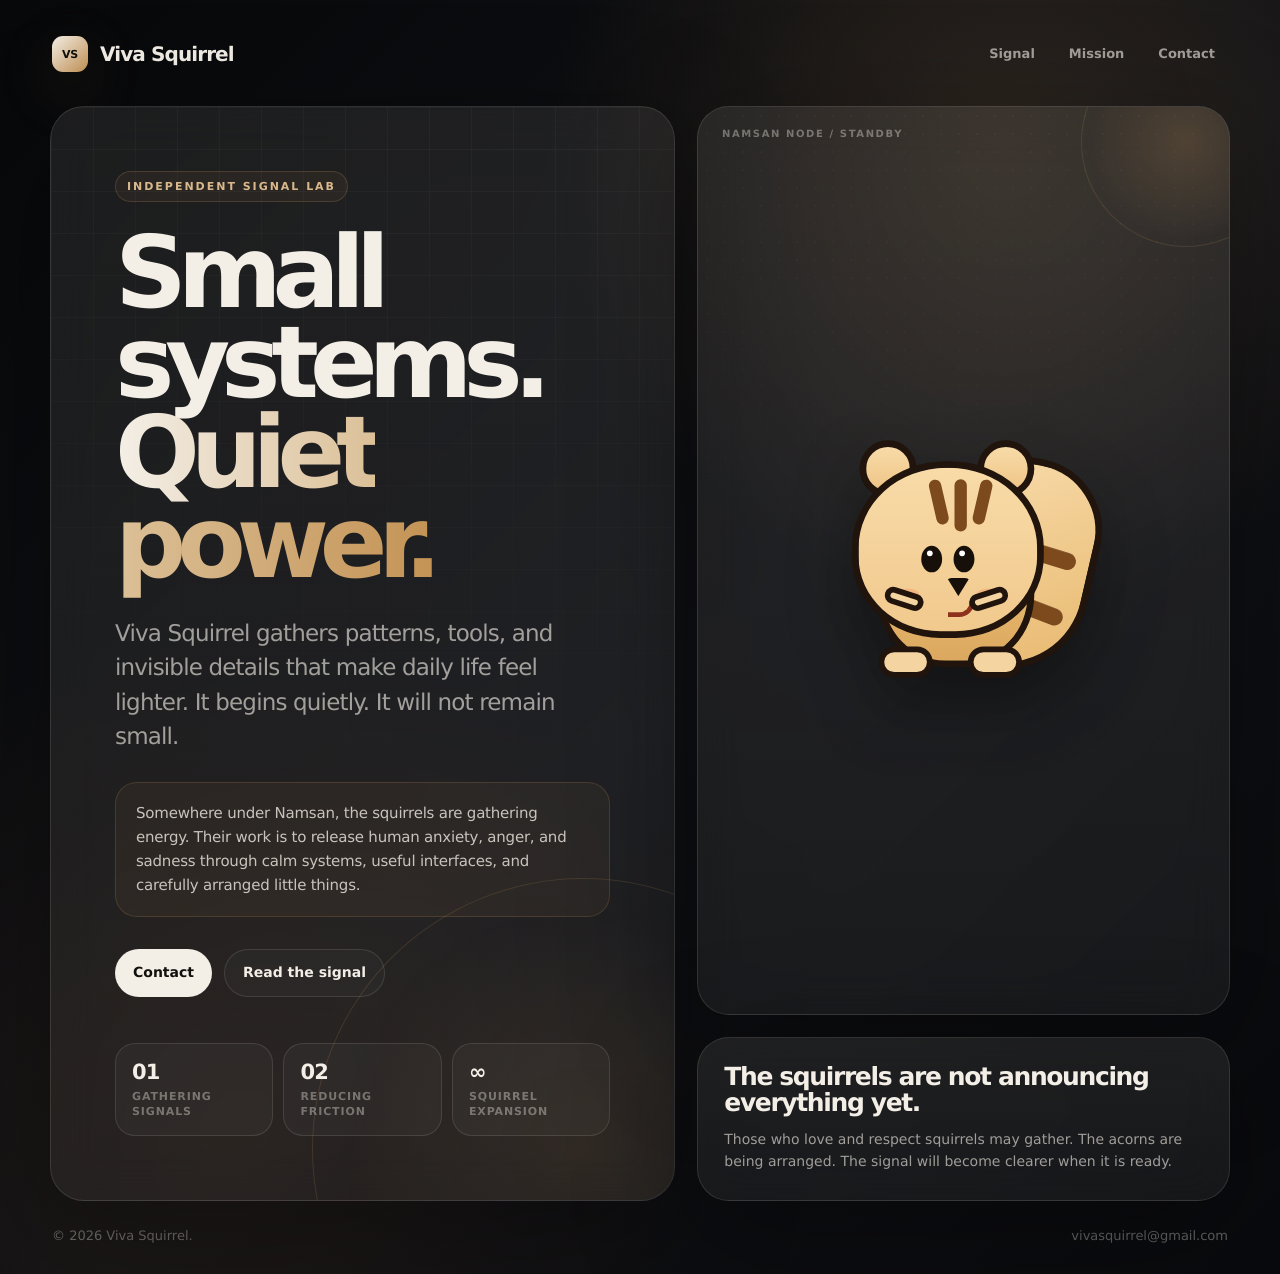
==== commit c81a4a3b: "Add files via upload" ====
--- a/index.html
+++ b/index.html
@@ -4,8 +4,24 @@
 <meta charset="utf-8" />
 <meta name="viewport" content="width=device-width, initial-scale=1" />
 <meta name="description" content="Viva Squirrel — A quiet lab gathering signals, systems, and small tools for what comes next." />
+
 <title>Viva Squirrel</title>
 <link rel="stylesheet" href="styles.css" />
+<link rel="canonical" href="https://vivasquirrel.com/" />
+<link rel="icon" href="favicon.ico" sizes="any" />
+<link rel="icon" href="favicon.svg" type="image/svg+xml" />
+<link rel="apple-touch-icon" href="apple-touch-icon.png" />
+<link rel="manifest" href="site.webmanifest" />
+<meta property="og:site_name" content="Viva Squirrel" />
+<meta property="og:title" content="Viva Squirrel" />
+<meta property="og:description" content="Small systems. Quiet power." />
+<meta property="og:image" content="https://vivasquirrel.com/og-image.png" />
+<meta property="og:url" content="https://vivasquirrel.com/" />
+<meta property="og:type" content="website" />
+<meta name="twitter:card" content="summary_large_image" />
+<meta name="twitter:title" content="Viva Squirrel" />
+<meta name="twitter:description" content="Small systems. Quiet power." />
+<meta name="twitter:image" content="https://vivasquirrel.com/og-image.png" />
 </head>
 <body>
 <div class="shell">
@@ -36,7 +52,7 @@
     <div class="eye left"></div><div class="eye right"></div><div class="cheek left"></div><div class="cheek right"></div>
     <div class="nose"></div><div class="mouth"></div>
   </div>
-  <div class="foot left"></div><div class="foot right"></div>
+  <div class="arm left"></div><div class="arm right"></div><div class="foot left"></div><div class="foot right"></div>
 </div>
 </section><section class="panel bottom-panel"><h2>The squirrels are not announcing everything yet.</h2><p>Those who love and respect squirrels may gather. The acorns are being arranged. The signal will become clearer when it is ready.</p></section></aside>
 </main>
--- a/styles.css
+++ b/styles.css
@@ -5,6 +5,6 @@
 .frame,.panel{border:1px solid var(--line);background:linear-gradient(180deg,var(--panel2),var(--panel));box-shadow:0 30px 120px rgba(0,0,0,.34);backdrop-filter:blur(22px);position:relative;overflow:hidden}.frame{border-radius:34px}.frame:before{content:"";position:absolute;inset:0;background-image:linear-gradient(rgba(243,239,231,.035) 1px,transparent 1px),linear-gradient(90deg,rgba(243,239,231,.035) 1px,transparent 1px);background-size:42px 42px;mask-image:linear-gradient(to bottom,black,transparent 72%);pointer-events:none}.grid{display:grid;grid-template-columns:minmax(0,1.08fr) minmax(320px,.92fr);gap:22px;align-items:stretch}.hero{min-height:650px;padding:clamp(32px,5vw,64px);display:flex;flex-direction:column;justify-content:space-between}.hero:after{content:"";position:absolute;right:-180px;bottom:-220px;width:540px;height:540px;border-radius:50%;border:1px solid rgba(196,147,85,.18);background:radial-gradient(circle,rgba(196,147,85,.11),transparent 64%);pointer-events:none}.content{position:relative;z-index:1}.eyebrow{display:inline-flex;width:fit-content;margin-bottom:26px;padding:8px 11px;border:1px solid rgba(196,147,85,.22);border-radius:999px;background:rgba(196,147,85,.07);color:rgba(232,198,150,.92);font-size:11px;font-weight:760;letter-spacing:.18em;text-transform:uppercase}
 h1{margin:0;max-width:840px;font-size:clamp(56px,7.8vw,112px);line-height:.9;letter-spacing:-.092em;font-weight:820}h2{margin:0;font-size:clamp(28px,3.1vw,42px);line-height:1.02;letter-spacing:-.065em;font-weight:800}.tone{background:linear-gradient(90deg,#f4efe7 0%,#dcc199 44%,#c49355 100%);-webkit-background-clip:text;background-clip:text;color:transparent}.lead{margin:30px 0 0;max-width:700px;color:var(--muted);font-size:clamp(18px,2vw,23px);line-height:1.48;letter-spacing:-.036em;font-weight:430}.note{margin-top:28px;max-width:700px;padding:18px 20px;border:1px solid rgba(196,147,85,.2);border-radius:22px;background:rgba(196,147,85,.06);color:rgba(243,239,231,.78);font-size:15px;line-height:1.62;letter-spacing:-.015em}.actions{display:flex;flex-wrap:wrap;gap:12px;margin-top:32px}.button{display:inline-flex;align-items:center;justify-content:center;min-height:48px;padding:0 18px;border-radius:999px;text-decoration:none;font-size:14px;font-weight:760;transition:transform .18s ease}.button:hover{transform:translateY(-2px)}.primary{background:var(--ink);color:#11100d}.secondary{color:var(--ink);border:1px solid var(--line);background:rgba(243,239,231,.025)}
 .specs{position:relative;z-index:1;display:grid;grid-template-columns:repeat(3,1fr);gap:10px;margin-top:46px}.spec,.tile{border:1px solid var(--line);border-radius:20px;padding:16px;background:rgba(243,239,231,.032)}.spec b{display:block;font-size:21px;font-weight:760;letter-spacing:-.04em}.spec span,.tile small{display:block;margin-top:6px;color:var(--faint);font-size:11px;line-height:1.35;font-weight:720;letter-spacing:.08em;text-transform:uppercase}.tile p{margin:12px 0 0;color:var(--muted);line-height:1.6;font-size:14px}.side{display:grid;grid-template-rows:1fr auto;gap:22px}.panel{border-radius:32px}.mascot-panel{min-height:480px;display:grid;place-items:center;padding:34px}.mascot-panel:before{content:"NAMSAN NODE / STANDBY";position:absolute;top:22px;left:24px;color:var(--faint);font-size:10px;font-weight:760;letter-spacing:.16em}.mascot-panel:after{content:"";position:absolute;inset:0;background-image:radial-gradient(rgba(243,239,231,.12) 1px,transparent 1px);background-size:18px 18px;opacity:.26;mask-image:linear-gradient(to bottom,black,transparent 68%);pointer-events:none}.orb{position:absolute;right:-62px;top:-70px;width:210px;height:210px;border-radius:50%;background:radial-gradient(circle,rgba(196,147,85,.2),transparent 68%);border:1px solid rgba(196,147,85,.18)}
-.squirrel{position:relative;z-index:1;width:min(292px,70vw);aspect-ratio:1;filter:drop-shadow(0 34px 34px rgba(0,0,0,.36));transform:scale(.95)}.tail{position:absolute;right:10px;top:44px;width:155px;height:220px;border-radius:80px 86px 100px 76px;background:var(--squirrel);border:7px solid #20140c;transform:rotate(16deg)}.tail:before,.tail:after{content:"";position:absolute;left:12px;right:12px;height:17px;border-radius:999px;background:var(--brown)}.tail:before{top:76px}.tail:after{top:128px}.body-shape{position:absolute;left:52px;bottom:36px;width:168px;height:178px;border-radius:48% 48% 44% 44%;background:#e6b76e;border:7px solid #20140c}.head{position:absolute;left:26px;top:38px;width:206px;height:192px;border-radius:48% 48% 46% 46%;background:var(--squirrel);border:7px solid #20140c}.ear{position:absolute;width:62px;height:62px;border-radius:50%;background:var(--squirrel);border:7px solid #20140c;top:18px}.ear.left{left:34px}.ear.right{left:164px}.stripe{position:absolute;top:12px;width:14px;height:48px;border-radius:999px;background:var(--brown)}.stripe.one{left:78px;transform:rotate(-12deg)}.stripe.two{left:102px;height:54px}.stripe.three{left:128px;transform:rotate(12deg)}.eye{position:absolute;top:82px;width:24px;height:31px;border-radius:50%;background:#17100a}.eye.left{left:64px}.eye.right{right:64px}.eye:after{content:"";position:absolute;top:6px;left:7px;width:7px;height:7px;border-radius:50%;background:white}.nose{position:absolute;top:118px;left:91px;width:30px;height:20px;background:#17100a;clip-path:polygon(6% 0,94% 0,50% 100%);border-radius:7px}.mouth{position:absolute;top:142px;left:93px;width:30px;height:20px;border-bottom:6px solid #a23e21;border-right:6px solid #a23e21;border-radius:0 0 18px 0}.cheek{position:absolute;top:126px;width:28px;height:16px;border-radius:50%;background:rgba(245,158,109,.72)}.cheek.left{left:38px}.cheek.right{right:38px}.foot{position:absolute;bottom:22px;width:58px;height:34px;border-radius:999px;background:var(--squirrel);border:6px solid #20140c}.foot.left{left:56px}.foot.right{left:150px}
+.squirrel{position:relative;z-index:1;width:min(292px,70vw);aspect-ratio:1;filter:drop-shadow(0 34px 34px rgba(0,0,0,.36));transform:scale(.95)}.tail{position:absolute;right:9px;top:38px;width:150px;height:226px;border-radius:82px 90px 104px 72px;background:linear-gradient(145deg,#f8dbab,#e8b96f);border:7px solid #20140c;transform:rotate(13deg)}.tail:before,.tail:after{content:"";position:absolute;left:16px;right:14px;height:18px;border-radius:999px;background:#7c4a1d;box-shadow:0 1px 0 rgba(255,255,255,.08) inset}.tail:before{top:80px;transform:rotate(4deg)}.tail:after{top:137px;transform:rotate(8deg)}.body-shape{position:absolute;left:54px;bottom:33px;width:166px;height:174px;border-radius:48% 48% 44% 44%;background:linear-gradient(180deg,#f0c77d,#dca85f);border:7px solid #20140c}.head{position:absolute;left:28px;top:42px;width:202px;height:186px;border-radius:49% 49% 46% 46%;background:linear-gradient(180deg,#f8dba8,#f1c98d);border:7px solid #20140c}.ear{position:absolute;width:60px;height:60px;border-radius:50%;background:linear-gradient(180deg,#f8dba8,#eec486);border:7px solid #20140c;top:20px}.ear.left{left:36px}.ear.right{left:160px}.stripe{position:absolute;top:12px;width:13px;height:48px;border-radius:999px;background:#7c4a1d}.stripe.one{left:78px;transform:rotate(-13deg)}.stripe.two{left:101px;height:55px}.stripe.three{left:124px;transform:rotate(13deg)}.eye{position:absolute;top:82px;width:22px;height:28px;border-radius:50%;background:#17100a}.eye.left{left:66px}.eye.right{right:66px}.eye:after{content:"";position:absolute;top:5px;left:6px;width:6px;height:6px;border-radius:50%;background:white}.nose{position:absolute;top:116px;left:91px;width:28px;height:19px;background:#17100a;clip-path:polygon(8% 0,92% 0,50% 100%);border-radius:7px}.mouth{position:absolute;top:140px;left:94px;width:28px;height:17px;border-bottom:5px solid #8f321d;border-right:5px solid #8f321d;border-radius:0 0 16px 0}.cheek{position:absolute;top:127px;width:24px;height:13px;border-radius:50%;background:rgba(245,158,109,.48)}.cheek.left{left:40px}.cheek.right{right:40px}.foot{position:absolute;bottom:22px;width:57px;height:33px;border-radius:999px;background:#f4d4a1;border:6px solid #20140c}.foot.left{left:56px}.foot.right{left:150px}.arm{position:absolute;z-index:2;top:178px;width:42px;height:18px;border-radius:999px;background:#f4d4a1;border:6px solid #20140c}.arm.left{left:62px;transform:rotate(18deg)}.arm.right{left:151px;transform:rotate(-18deg)}
 .bottom-panel{padding:26px}.bottom-panel h2{margin:0;font-size:25px;line-height:1.04;letter-spacing:-.055em;font-weight:780}.bottom-panel p{margin:13px 0 0;color:var(--muted);line-height:1.64;font-size:14px}.page{min-height:650px;padding:clamp(32px,5vw,64px)}.page-grid{display:grid;grid-template-columns:minmax(0,.92fr) minmax(320px,.78fr);gap:22px;align-items:start}.stack{display:grid;gap:16px}.contact-line{margin-top:22px;color:var(--ink);font-size:clamp(24px,3vw,38px);letter-spacing:-.055em;font-weight:760}.site-footer{display:flex;flex-wrap:wrap;align-items:center;justify-content:space-between;gap:16px;color:var(--faint);font-size:13px;padding:0 2px}
 @media (max-width:940px){body{padding:18px}.shell{min-height:calc(100vh - 36px)}.grid,.page-grid{grid-template-columns:1fr}.hero,.page{min-height:auto;border-radius:28px}.specs{grid-template-columns:1fr}.mascot-panel{min-height:380px}.nav a:not(:last-child){display:none}.site-footer{flex-direction:column;align-items:flex-start}}
